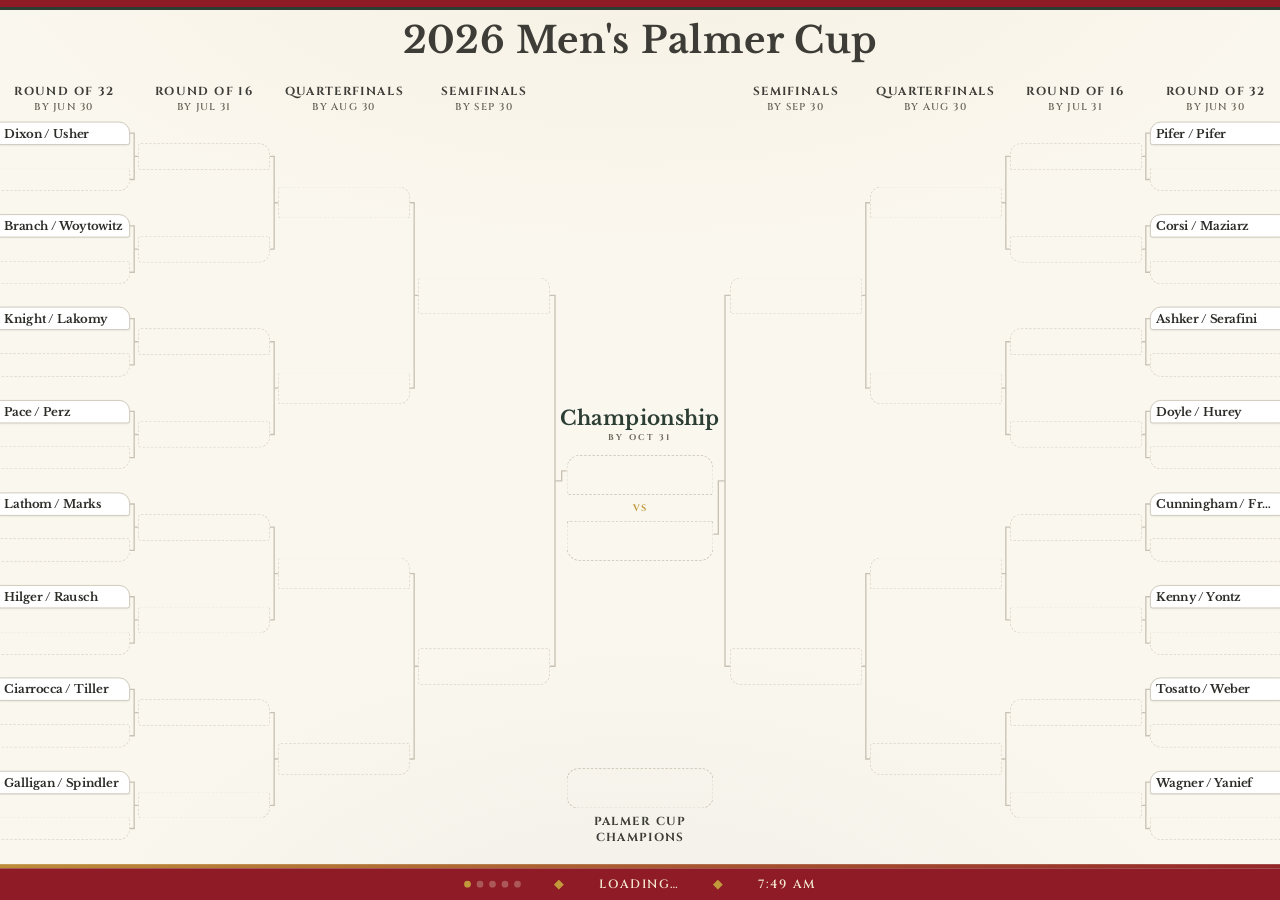
==== index.html @ 64088800 "Corner logos, round/date labels on every page, Baskerville-fit badges - Club crest now sits in both " ====
<!DOCTYPE html>
<html lang="en">
<head>
<meta charset="UTF-8">
<meta name="viewport" content="width=device-width, initial-scale=1.0">
<title>2026 Match Play Brackets</title>
<link rel="icon" href="assets/logo.png">
<link rel="stylesheet" href="css/fonts.css">
<link rel="stylesheet" href="css/styles.css">
</head>
<body>
<div id="fit">
  <div id="viewport">
    <img class="corner-logo cl-left" src="assets/logo.png" alt="">
    <img class="corner-logo cl-right" src="assets/logo.png" alt="">
    <div id="world"></div>
    <div id="timerbar"><div id="timerfill"></div></div>
    <footer id="ftr">
        <span id="dots"></span>
        <span class="dot">&#9670;</span>
        <span id="updated">Loading&hellip;</span>
        <span class="dot">&#9670;</span>
      <span id="clock"></span>
    </footer>
  </div>
</div>
<script src="js/config.js"></script>
<script src="js/data.js"></script>
<script src="js/app.js"></script>
</body>
</html>
---- css/fonts.css ----
/* Self-hosted fonts — no external requests, always render correctly. */
@font-face {
  font-family: 'Inter'; font-style: normal; font-weight: 400; font-display: swap;
  src: url('../assets/fonts/inter-latin-400-normal.woff2') format('woff2');
}
@font-face {
  font-family: 'Inter'; font-style: normal; font-weight: 500; font-display: swap;
  src: url('../assets/fonts/inter-latin-500-normal.woff2') format('woff2');
}
@font-face {
  font-family: 'Inter'; font-style: normal; font-weight: 600; font-display: swap;
  src: url('../assets/fonts/inter-latin-600-normal.woff2') format('woff2');
}
@font-face {
  font-family: 'Inter'; font-style: normal; font-weight: 700; font-display: swap;
  src: url('../assets/fonts/inter-latin-700-normal.woff2') format('woff2');
}
@font-face {
  font-family: 'Inter'; font-style: normal; font-weight: 800; font-display: swap;
  src: url('../assets/fonts/inter-latin-800-normal.woff2') format('woff2');
}
@font-face {
  font-family: 'Playfair Display'; font-style: normal; font-weight: 700; font-display: swap;
  src: url('../assets/fonts/playfair-display-latin-700-normal.woff2') format('woff2');
}
@font-face {
  font-family: 'Playfair Display'; font-style: normal; font-weight: 800; font-display: swap;
  src: url('../assets/fonts/playfair-display-latin-800-normal.woff2') format('woff2');
}
@font-face {
  font-family: 'Crimson Pro'; font-style: normal; font-weight: 500; font-display: swap;
  src: url('../assets/fonts/crimson-pro-latin-500-normal.woff2') format('woff2');
}
@font-face {
  font-family: 'Crimson Pro'; font-style: normal; font-weight: 600; font-display: swap;
  src: url('../assets/fonts/crimson-pro-latin-600-normal.woff2') format('woff2');
}
@font-face {
  font-family: 'Crimson Pro'; font-style: normal; font-weight: 700; font-display: swap;
  src: url('../assets/fonts/crimson-pro-latin-700-normal.woff2') format('woff2');
}
@font-face {
  font-family: 'Crimson Pro'; font-style: normal; font-weight: 800; font-display: swap;
  src: url('../assets/fonts/crimson-pro-latin-800-normal.woff2') format('woff2');
}
@font-face {
  font-family: 'Libre Baskerville'; font-style: normal; font-weight: 400; font-display: swap;
  src: url('../assets/fonts/libre-baskerville-latin-400-normal.woff2') format('woff2');
}
@font-face {
  font-family: 'Libre Baskerville'; font-style: italic; font-weight: 400; font-display: swap;
  src: url('../assets/fonts/libre-baskerville-latin-400-italic.woff2') format('woff2');
}
@font-face {
  font-family: 'Libre Baskerville'; font-style: normal; font-weight: 700; font-display: swap;
  src: url('../assets/fonts/libre-baskerville-latin-700-normal.woff2') format('woff2');
}
@font-face {
  font-family: 'Cinzel'; font-style: normal; font-weight: 400; font-display: swap;
  src: url('../assets/fonts/cinzel-latin-400-normal.woff2') format('woff2');
}
@font-face {
  font-family: 'Cinzel'; font-style: normal; font-weight: 600; font-display: swap;
  src: url('../assets/fonts/cinzel-latin-600-normal.woff2') format('woff2');
}
@font-face {
  font-family: 'Cinzel'; font-style: normal; font-weight: 700; font-display: swap;
  src: url('../assets/fonts/cinzel-latin-700-normal.woff2') format('woff2');
}
---- css/styles.css ----
/* ── 2026 Palmer Cup — TV bracket display ────────────────────────────── */

:root {
  --maroon: #8e1b26;
  --maroon-dark: #6f141d;
  --win-hi: #9a2530;          /* light stop of the winner-box gradient */
  --green: #2c3e33;
  --gold: #c29a3b;
  --cream: #faf7ef;
  --paper: #ffffff;
  --ink: #2b2b28;
  --charcoal: #3d3c37;
  --ink-soft: #6d675c;
  --line: #c9c2b4;
  --line-soft: #ddd6c8;
}

/* ladies' brackets (Women's Individual, WGA Winnie Cup) go purple */
body.ladies {
  --maroon: #5e2b6d;
  --maroon-dark: #46204f;
  --win-hi: #6f3580;
}

* { margin: 0; padding: 0; box-sizing: border-box; }

html, body {
  width: 100%; height: 100%;
  background: var(--green);
  overflow: hidden;
  font-family: 'Libre Baskerville', Baskerville, Georgia, serif;
  cursor: none;
}

/* Fit the fixed 1920×1080 stage into whatever screen we're on */
#fit {
  position: absolute; top: 50%; left: 50%;
  width: 1920px; height: 1080px;
  transform-origin: center center;
}

/* Viewport that the camera (world) moves inside */
#viewport {
  position: absolute; inset: 0;
  overflow: hidden;
  background: var(--cream);
}
/* accent band across the top only (sides and bottom run to the screen edge) */
#viewport::before {
  content: '';
  position: absolute; top: 0; left: 0; right: 0; height: 12px;
  background: linear-gradient(180deg, var(--maroon) 0 9px, var(--green) 9px 12px);
  z-index: 5;
}

.corner-logo {
  position: absolute; top: 17px; height: 60px; width: auto;
  z-index: 4;
  filter: drop-shadow(0 2px 3px rgba(0,0,0,.15));
}
.cl-left { left: 26px; }
.cl-right { right: 26px; }

#world {
  position: absolute; top: 0; left: 0;
  width: 1920px; height: 1080px;
  transform-origin: 0 0;
  transition: opacity 600ms ease;
}
#world.fading { opacity: 0; }

/* subtle paper texture */
#world::before {
  content: '';
  position: absolute; inset: 0;
  background:
    radial-gradient(ellipse 1400px 700px at 50% -10%, rgba(194, 154, 59, .07), transparent 60%),
    radial-gradient(ellipse 1200px 800px at 50% 115%, rgba(44, 62, 51, .05), transparent 60%);
  pointer-events: none;
}

/* ── header (title only — crest lives in the center panel) ──────────── */
.hdr {
  position: absolute; top: 0; left: 0; right: 0; height: 96px;
  display: flex; align-items: center; justify-content: center;
}
.hdr .titles { text-align: center; }
.hdr h1 {
  font-family: 'Libre Baskerville', Baskerville, Georgia, serif;
  font-weight: 700;
  font-size: 44px;
  letter-spacing: .5px;
  color: var(--charcoal);
  line-height: 1.05;
}
.hdr .sub {
  font-family: 'Cinzel', 'Libre Baskerville', serif;
  margin-top: 4px;
  font-size: 15px;
  font-weight: 600;
  letter-spacing: 4.5px;
  text-transform: uppercase;
  color: var(--green);
}
.hdr .sub.flight {
  color: var(--charcoal);
  font-weight: 700;
  font-size: 18px;
  letter-spacing: 5px;
}
.b16 .hdr { height: 130px; }
.b16 .hdr h1 { font-size: 44px; }
.b16 .hdr .sub { font-size: 17px; }
.b16 .hdr .sub.flight { font-size: 23px; }

/* ── bracket ─────────────────────────────────────────────────────────── */
.brk { position: absolute; inset: 0; }

.wires { position: absolute; inset: 0; pointer-events: none; }
.wires path {
  stroke: var(--line);
  stroke-width: 1.6;
  fill: none;
}
.wires path.hot { stroke: var(--maroon); stroke-width: 2; opacity: .55; }

.colhead {
  position: absolute;
  width: 152px;
  text-align: center;
  font-family: 'Cinzel', 'Libre Baskerville', serif;
  font-size: 14px;
  font-weight: 700;
  letter-spacing: 1.6px;
  text-transform: uppercase;
  color: var(--charcoal);
  white-space: nowrap;
}
.colhead small {
  display: block;
  margin-top: 1px;
  font-size: 12px;
  font-weight: 600;
  letter-spacing: 1.2px;
  color: var(--ink-soft);
}

/* team slot boxes */
.slot {
  position: absolute;
  width: 152px;
  background: var(--paper);
  border: 1px solid var(--line);
  border-radius: 3px;
  display: flex; align-items: center;
  padding: 0 6px;
  font-size: 12px;
  font-weight: 600;
  letter-spacing: -0.15px;
  color: var(--ink);
  white-space: nowrap; overflow: hidden;
  box-shadow: 0 1px 2px rgba(43, 43, 40, .07);
}
.slot .nm { flex: 1 1 auto; overflow: hidden; text-overflow: ellipsis; }

/* winning score written on the background under the advanced box */
.advtag {
  position: absolute;
  font-family: 'Cinzel', 'Libre Baskerville', serif;
  font-size: 12.5px; font-weight: 700;
  color: var(--gold);
  letter-spacing: .8px;
  padding: 0 4px;
  line-height: 1;
  text-align: center;
}
.b16 .advtag { font-size: 16px; }
.b8 .advtag { font-size: 18px; }

.slot.empty {
  background: transparent;
  border: 1px dashed var(--line-soft);
  box-shadow: none;
}
.slot.bye {
  background: transparent;
  border: 1px solid var(--line-soft);
  box-shadow: none;
  color: #b3ac9e;
  font-style: italic;
  font-weight: 500;
  justify-content: center;
}
.slot.won {
  background: linear-gradient(180deg, var(--win-hi), var(--maroon) 55%, var(--maroon-dark));
  border-color: var(--maroon-dark);
  color: #fff;
  box-shadow: 0 2px 5px rgba(60, 20, 50, .3);
}
.slot.lost { color: #a49d8f; background: #f6f2e8; }

.slot.await {
  background: var(--paper);
  border: 1px solid var(--line-soft);
  box-shadow: none;
}

/* per-round type scale — Palmer-size (64) bracket */
.slot.r1 { font-size: 13.5px; }
.slot.r2 { font-size: 14px; }
.slot.r3 { font-size: 16.5px; }
.slot.r4 { font-size: 18px; }
.slot.r5 { font-size: 19.5px; border-width: 1.5px; }

/* 16-player brackets: much bigger everything */
.b16 .slot.r1 { font-size: 22px; border-radius: 5px; }
.b16 .slot.r2 { font-size: 24px; border-radius: 5px; }
.b16 .slot.r3 { font-size: 26px; border-width: 1.5px; border-radius: 5px; }
.b16 .slot { padding: 0 14px; }
.b16 .colhead { font-size: 19px; letter-spacing: 2.6px; }
.b16 .colhead small { font-size: 14.5px; }
.b16 .wires path { stroke-width: 2; }
.b16 .center .crest { height: 110px; }
.b16 .center .fin-title { font-size: 30px; }
.b16 .center .fin-date { font-size: 12px; }
.b16 .center .fslot { height: 58px; font-size: 23px; margin: 10px 14px; }
.b16 .center .vs { font-size: 13px; }
.b16 .center .champ .lbl { font-size: 12px; }
.b16 .center .champ .who { font-size: 29px; }
.b16 .center .champ .who.tbd { font-size: 20px; }

/* 8-team brackets (Winnie Cup): the biggest layout */
.b8 .slot.r1 { font-size: 26px; }
.b8 .slot.r2 { font-size: 28px; }
.b8 .colhead { font-size: 20.5px; }
.b8 .colhead small { font-size: 15.5px; }

/* ── center championship panel ───────────────────────────────────────── */
.center {
  position: absolute;
  width: 240px;
  text-align: center;
}
.center .fin-title {
  font-family: 'Libre Baskerville', Baskerville, Georgia, serif;
  font-size: 24px; font-weight: 700;
  color: var(--green);
  margin: 10px 0 2px;
}
.center .fin-date {
  font-family: 'Cinzel', 'Libre Baskerville', serif;
  font-size: 10px; font-weight: 700;
  letter-spacing: 2.5px; text-transform: uppercase;
  color: var(--ink-soft);
  margin-bottom: 14px;
}
.center .fslot {
  position: relative;
  margin: 8px 10px;
  height: 48px;
  background: var(--paper);
  border: 1.5px solid var(--line);
  border-radius: 4px;
  display: flex; flex-direction: column; align-items: center; justify-content: center;
  gap: 1px;
  font-size: 19px; font-weight: 700; color: var(--ink);
  box-shadow: 0 1px 3px rgba(43,43,40,.08);
}
.center .fwrap { margin: 8px 10px; }
.center .fwrap .fslot { margin: 0; }
.center .fadv {
  margin-top: 3px;
  font-family: 'Cinzel', 'Libre Baskerville', serif;
  font-size: 12px; font-weight: 700; color: var(--gold);
  letter-spacing: .8px; line-height: 1;
}
.b16 .center .fadv { font-size: 14px; }
.center .fslot.empty { border-style: dashed; background: transparent; box-shadow: none; }
.center .fslot.won {
  background: linear-gradient(180deg, var(--win-hi), var(--maroon) 55%, var(--maroon-dark));
  border-color: var(--maroon-dark); color: #fff;
}
.center .fslot.lost { color: #a49d8f; }
.center .vs {
  font-family: 'Cinzel', 'Libre Baskerville', serif;
  font-size: 11px; font-weight: 700; letter-spacing: 2px;
  color: var(--gold); margin: 2px 0;
}
/* champion box at the bottom of the bracket */
.champwrap { position: absolute; text-align: center; }
.champwrap .champbox {
  height: 48px;
  background: var(--paper);
  border: 1.5px solid var(--line);
  border-radius: 4px;
  display: flex; align-items: center; justify-content: center;
  font-size: 20px; font-weight: 700; color: var(--ink);
  box-shadow: 0 1px 3px rgba(43,43,40,.08);
}
.champwrap .champbox.empty { border-style: dashed; background: transparent; box-shadow: none; }
.champwrap .champbox.won {
  background: linear-gradient(180deg, var(--win-hi), var(--maroon) 55%, var(--maroon-dark));
  border-color: var(--maroon-dark); color: #fff;
}
.champwrap .fadv {
  margin-top: 3px;
  font-size: 12px; font-weight: 800; color: var(--gold);
  letter-spacing: .8px; line-height: 1;
}
.champwrap .champlbl {
  margin-top: 6px;
  font-family: 'Cinzel', 'Libre Baskerville', serif;
  font-size: 14px; font-weight: 700;
  letter-spacing: 1.6px; text-transform: uppercase;
  color: var(--charcoal);
}
.b16 .champwrap .champbox { height: 58px; font-size: 24px; }
.b16 .champwrap .champlbl { font-size: 19px; letter-spacing: 2.6px; }
.b16 .champwrap .fadv { font-size: 14px; }
.b8 .champwrap .champbox { height: 64px; font-size: 27px; }
.b8 .champwrap .champlbl { font-size: 18px; }

/* ── footer strip ────────────────────────────────────────────────────── */
#ftr {
  font-family: 'Cinzel', 'Libre Baskerville', serif;
  position: absolute; left: 0; right: 0; bottom: 0; height: 38px;
  background: var(--maroon);
  color: #f3e6cf;
  display: flex; align-items: center; justify-content: center;
  gap: 40px;
  font-size: 14.5px; font-weight: 600; letter-spacing: 1.8px;
  text-transform: uppercase;
}
#ftr .dot { color: var(--gold); }
#ftr #clock { font-variant-numeric: tabular-nums; }
#ftr #dots { display: flex; align-items: center; gap: 7px; }
#ftr #dots .dot2 {
  width: 8px; height: 8px; border-radius: 50%;
  background: rgba(243, 230, 207, .3);
}
#ftr #dots .dot2.on { background: var(--gold); }

/* ── next-slide timer bar (sits on top of the footer) ────────────────── */
#timerbar {
  position: absolute; left: 0; right: 0; bottom: 38px; height: 5px;
  background: rgba(43, 43, 40, .1);
}
#timerfill {
  height: 100%; width: 0;
  background: linear-gradient(90deg, var(--gold), var(--maroon));
}

/* ── match capsules: pair corners round toward the connector ─────────── */
.slot.s-left.mt  { border-radius: 3px 13px 3px 3px; }
.slot.s-left.mb  { border-radius: 3px 3px 13px 3px; }
.slot.s-right.mt { border-radius: 13px 3px 3px 3px; }
.slot.s-right.mb { border-radius: 3px 3px 3px 13px; }
.b16 .slot.s-left.mt  { border-radius: 5px 26px 5px 5px; }
.b16 .slot.s-left.mb  { border-radius: 5px 5px 26px 5px; }
.b16 .slot.s-right.mt { border-radius: 26px 5px 5px 5px; }
.b16 .slot.s-right.mb { border-radius: 5px 5px 5px 26px; }
.b8 .slot.s-left.mt  { border-radius: 5px 30px 5px 5px; }
.b8 .slot.s-left.mb  { border-radius: 5px 5px 30px 5px; }
.b8 .slot.s-right.mt { border-radius: 30px 5px 5px 5px; }
.b8 .slot.s-right.mb { border-radius: 5px 5px 5px 30px; }

/* the final + champion follow the same idea, top/bottom */
.center .fslot.ftop { border-radius: 16px 16px 4px 4px; }
.center .fslot.fbot { border-radius: 4px 4px 16px 16px; }
.champwrap .champbox { border-radius: 14px; }


/* ── bracket views & composite grid slides ───────────────────────────── */
.brview {
  position: absolute; top: 0; left: 0;
  width: 1920px; height: 1080px;
}
.cellwrap {
  position: absolute;
  overflow: hidden;
}
.cellwrap .brview { position: relative; }

/* compact header used inside grid cells (title size set inline by JS) */
.mini .hdr { height: 140px; }
.tall.mini .hdr { height: 170px; }

/* slide title band for composite screens */
.slide-hdr {
  position: absolute; top: 0; left: 0; right: 0; height: 96px;
  display: flex; align-items: center; justify-content: center;
}
.slide-hdr h1 {
  font-family: 'Libre Baskerville', Baskerville, Georgia, serif;
  font-weight: 700; font-size: 44px;
  color: var(--charcoal);
}

/* tall (half-width cell) type scale */
.tall .slot.r1 { font-size: 31px; }
.tall .slot.r2 { font-size: 33px; }
.tall .slot.r3 { font-size: 35px; }
.tall.b8 .slot.r1 { font-size: 35px; }
.tall.b8 .slot.r2 { font-size: 37px; }
.tall .colhead { font-size: 25px; }
.tall .colhead small { font-size: 18px; }
.tall .advtag { font-size: 23px; }
.tall .center .crest { height: 150px; }
.tall .center .fin-title { font-size: 40px; }
.tall .center .fin-date { font-size: 16px; }
.tall .center .fslot { height: 80px; font-size: 32px; }
.tall .center .fadv { font-size: 19px; }
.tall .center .vs { font-size: 17px; }
.tall .champwrap .champbox { height: 84px; font-size: 34px; }
.tall .champwrap .champlbl { font-size: 24px; }
.tall .champwrap .fadv { font-size: 19px; }
.tall .slot.s-left.mt  { border-radius: 5px 34px 5px 5px; }
.tall .slot.s-left.mb  { border-radius: 5px 5px 34px 5px; }
.tall .slot.s-right.mt { border-radius: 34px 5px 5px 5px; }
.tall .slot.s-right.mb { border-radius: 5px 5px 5px 34px; }

/* whole-bracket green accent (alternating cells on composite pages) */
.brview.acc-green {
  --maroon: #2c3e33;
  --maroon-dark: #1f2d25;
  --win-hi: #40584a;
}


/* ── mid-tier type scale for medium-height grid cells ────────────────── */
.md .slot.r1 { font-size: 27px; }
.md .slot.r2 { font-size: 29px; }
.md .slot.r3 { font-size: 31px; }
.md.b8 .slot.r1 { font-size: 31px; }
.md.b8 .slot.r2 { font-size: 33px; }
.md .colhead { font-size: 22px; }
.md .colhead small { font-size: 16px; }
.md .advtag { font-size: 19px; }
.md .center .crest { height: 130px; }
.md .center .fin-title { font-size: 34px; }
.md .center .fin-date { font-size: 14px; }
.md .center .fslot { height: 70px; font-size: 27px; }
.md .center .fadv { font-size: 16px; }
.md .center .vs { font-size: 15px; }
.md .champwrap .champbox { height: 74px; font-size: 29px; }
.md .champwrap .champlbl { font-size: 20px; }
.md .champwrap .fadv { font-size: 16px; }
.md .slot.s-left.mt  { border-radius: 5px 30px 5px 5px; }
.md .slot.s-left.mb  { border-radius: 5px 5px 30px 5px; }
.md .slot.s-right.mt { border-radius: 30px 5px 5px 5px; }
.md .slot.s-right.mb { border-radius: 5px 5px 5px 30px; }

/* mini titles: accent-colored to stand apart from the charcoal page title */
.mini .hdr h1 { color: var(--maroon); }

/* ── Palmer Cup winner quadrants ─────────────────────────────────────── */
.slot.won.wq-green {
  background: linear-gradient(180deg, #40584a, #2c3e33 55%, #202e26);
  border-color: #202e26;
}
.slot.won.wq-char {
  background: linear-gradient(180deg, #4c4b43, #3d3c37 55%, #2c2b27);
  border-color: #2c2b27;
}
.slot.won.wq-gold {
  background: linear-gradient(180deg, #c9a145, #ab8730 55%, #8c6f23);
  border-color: #8c6f23;
}

/* ── stacked band mode: four brackets as one big sheet ───────────────── */
.band .slot.r1 { font-size: 13.5px; }
.band .slot.r2 { font-size: 14px; }
.band .slot.r3 { font-size: 16.5px; }
.band .colhead { font-size: 12px; letter-spacing: 1.3px; }
.band .colhead small { font-size: 10.5px; }
.band .advtag { font-size: 12.5px; }
.band .slot.s-left.mt  { border-radius: 3px 12px 3px 3px; }
.band .slot.s-left.mb  { border-radius: 3px 3px 12px 3px; }
.band .slot.s-right.mt { border-radius: 12px 3px 3px 3px; }
.band .slot.s-right.mb { border-radius: 3px 3px 3px 12px; }
.band .band-title {
  font-family: 'Libre Baskerville', Baskerville, Georgia, serif;
  font-size: 26px; font-weight: 700;
  color: var(--maroon);
  margin: 2px 0 8px;
  white-space: nowrap;
}
.band .center .fwrap { margin: 4px 40px; }
.band .center .fslot { height: 30px; font-size: 16.5px; border-radius: 4px; }
.band .center .fslot.ftop { border-radius: 11px 11px 4px 4px; }
.band .center .fslot.fbot { border-radius: 4px 4px 11px 11px; }
.band .center .fadv { font-size: 12px; margin-top: 2px; }
.band .center .vs { font-size: 10px; margin: 0; }
.band .champwrap .champbox { height: 30px; font-size: 16.5px; border-radius: 10px; }
.band .champwrap .champlbl { font-size: 12.5px; letter-spacing: 1.4px; margin-top: 3px; }
.band .champwrap .fadv { font-size: 12px; margin-top: 2px; }
.band .wires path { stroke-width: 1.5; }

.band-titlewrap { position: absolute; text-align: center; }
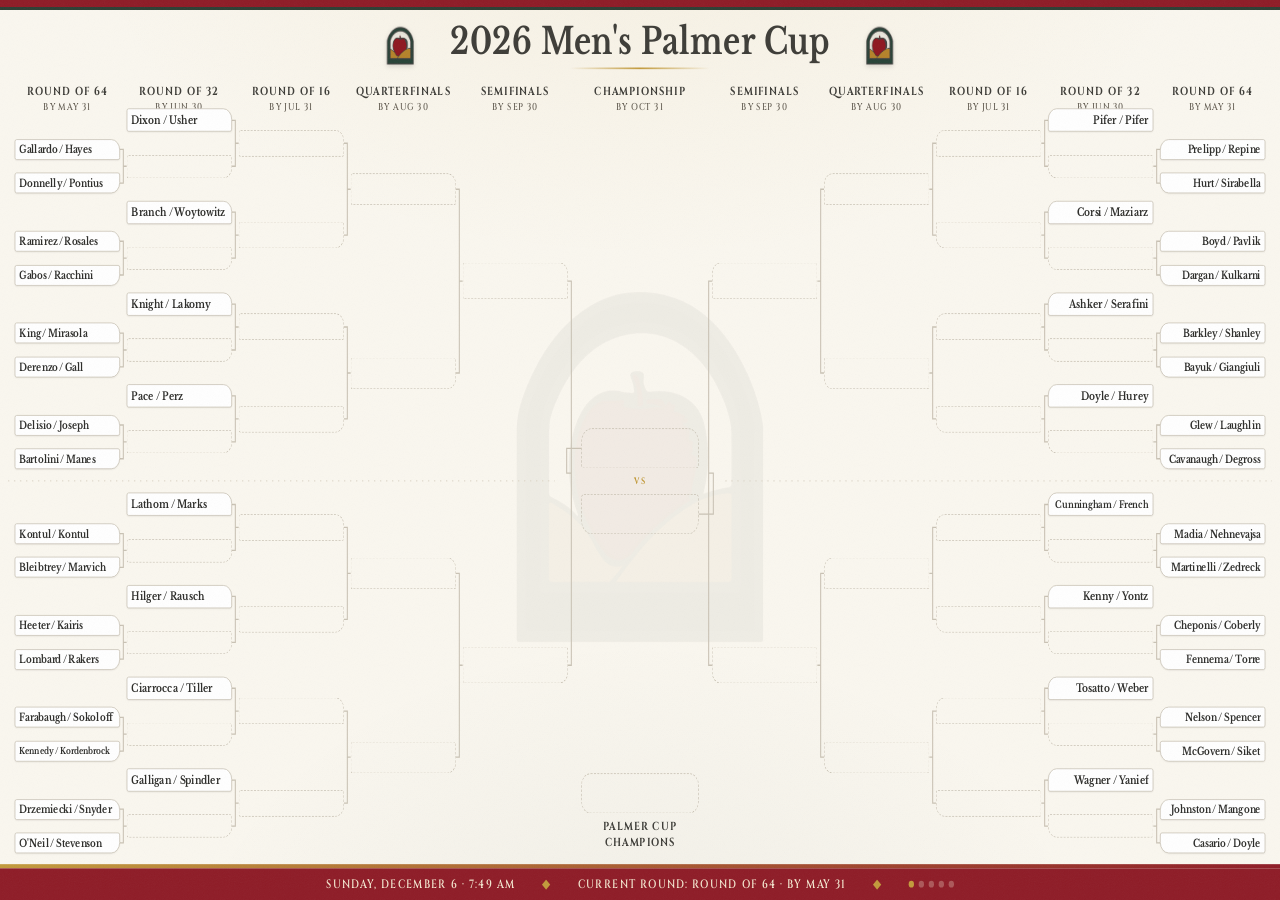
==== commit c7f46ddf: "Header breathing room, richer footer, stretch-to-fill any screen - Space added between the top accen" ====
--- a/index.html
+++ b/index.html
@@ -16,11 +16,11 @@
     <div id="world"></div>
     <div id="timerbar"><div id="timerfill"></div></div>
     <footer id="ftr">
+        <span id="fdate"></span>
+        <span class="dot">&#9670;</span>
+        <span id="fround"></span>
+        <span class="dot">&#9670;</span>
         <span id="dots"></span>
-        <span class="dot">&#9670;</span>
-        <span id="updated">Loading&hellip;</span>
-        <span class="dot">&#9670;</span>
-      <span id="clock"></span>
     </footer>
   </div>
 </div>
--- a/css/styles.css
+++ b/css/styles.css
@@ -54,7 +54,7 @@
 }
 
 .corner-logo {
-  position: absolute; top: 17px; height: 60px; width: auto;
+  position: absolute; top: 9px; height: 46px; width: auto;
   z-index: 4;
   filter: drop-shadow(0 2px 3px rgba(0,0,0,.15));
 }
@@ -82,6 +82,7 @@
 /* ── header (title only — crest lives in the center panel) ──────────── */
 .hdr {
   position: absolute; top: 0; left: 0; right: 0; height: 96px;
+  padding-top: 14px;
   display: flex; align-items: center; justify-content: center;
 }
 .hdr .titles { text-align: center; }
@@ -123,6 +124,10 @@
   fill: none;
 }
 .wires path.hot { stroke: var(--maroon); stroke-width: 2; opacity: .55; }
+.wires path.qdivider {
+  stroke: var(--line-soft); stroke-width: 1.5;
+  stroke-dasharray: 2 7; opacity: .9;
+}
 
 .colhead {
   position: absolute;
@@ -176,10 +181,12 @@
 }
 .b16 .advtag { font-size: 16px; }
 .b8 .advtag { font-size: 18px; }
+/* score sits on the midline between the two players of the match */
+.advtag.mid { transform: translateY(-50%); line-height: 1; }
 
 .slot.empty {
   background: transparent;
-  border: 1px dashed var(--line-soft);
+  border: 1.5px dashed var(--line);
   box-shadow: none;
 }
 .slot.bye {
@@ -206,8 +213,8 @@
 }
 
 /* per-round type scale — Palmer-size (64) bracket */
-.slot.r1 { font-size: 13.5px; }
-.slot.r2 { font-size: 14px; }
+.slot.r1 { font-size: 13px; }
+.slot.r2 { font-size: 13.5px; }
 .slot.r3 { font-size: 16.5px; }
 .slot.r4 { font-size: 18px; }
 .slot.r5 { font-size: 19.5px; border-width: 1.5px; }
@@ -300,7 +307,9 @@
 .champwrap .champbox.empty { border-style: dashed; background: transparent; box-shadow: none; }
 .champwrap .champbox.won {
   background: linear-gradient(180deg, var(--win-hi), var(--maroon) 55%, var(--maroon-dark));
-  border-color: var(--maroon-dark); color: #fff;
+  border: 1.5px solid var(--gold); color: #fff;
+  box-shadow: 0 0 0 3px var(--paper), 0 0 0 4.5px var(--gold),
+              0 2px 8px rgba(43,43,40,.18);
 }
 .champwrap .fadv {
   margin-top: 3px;
@@ -332,7 +341,7 @@
   text-transform: uppercase;
 }
 #ftr .dot { color: var(--gold); }
-#ftr #clock { font-variant-numeric: tabular-nums; }
+#ftr #fdate { font-variant-numeric: tabular-nums; }
 #ftr #dots { display: flex; align-items: center; gap: 7px; }
 #ftr #dots .dot2 {
   width: 8px; height: 8px; border-radius: 50%;
@@ -387,7 +396,8 @@
 
 /* slide title band for composite screens */
 .slide-hdr {
-  position: absolute; top: 0; left: 0; right: 0; height: 96px;
+  position: absolute; top: 0; left: 0; right: 0; height: 74px;
+  padding-top: 14px;
   display: flex; align-items: center; justify-content: center;
 }
 .slide-hdr h1 {
@@ -468,8 +478,8 @@
 }
 
 /* ── stacked band mode: four brackets as one big sheet ───────────────── */
-.band .slot.r1 { font-size: 13.5px; }
-.band .slot.r2 { font-size: 14px; }
+.band .slot.r1 { font-size: 13px; }
+.band .slot.r2 { font-size: 13.5px; }
 .band .slot.r3 { font-size: 16.5px; }
 .band .colhead { font-size: 12px; letter-spacing: 1.3px; }
 .band .colhead small { font-size: 10.5px; }
@@ -497,3 +507,34 @@
 .band .wires path { stroke-width: 1.5; }
 
 .band-titlewrap { position: absolute; text-align: center; }
+
+/* right half: names right-aligned in their badges */
+.slot.s-right .nm { text-align: right; }
+
+/* gold hairline under page and bracket titles */
+.slide-hdr h1::after,
+.brview:not(.mini):not(.band) .hdr h1::after {
+  content: '';
+  display: block;
+  width: 210px; height: 2px;
+  margin: 8px auto 0;
+  background: linear-gradient(90deg, transparent, var(--gold), transparent);
+}
+
+/* faint club crest watermark behind the championship area */
+.crest-wm {
+  position: absolute;
+  opacity: 0.05;
+  filter: grayscale(40%);
+  pointer-events: none;
+}
+
+/* subtle parchment grain over the whole stage */
+#viewport::after {
+  content: '';
+  position: absolute; inset: 0;
+  z-index: 6;
+  pointer-events: none;
+  opacity: 0.05;
+  background-image: url("data:image/svg+xml,%3Csvg xmlns='http://www.w3.org/2000/svg' width='240' height='240'%3E%3Cfilter id='n'%3E%3CfeTurbulence type='fractalNoise' baseFrequency='0.8' numOctaves='2' stitchTiles='stitch'/%3E%3CfeColorMatrix type='saturate' values='0'/%3E%3C/filter%3E%3Crect width='240' height='240' filter='url(%23n)'/%3E%3C/svg%3E");
+}
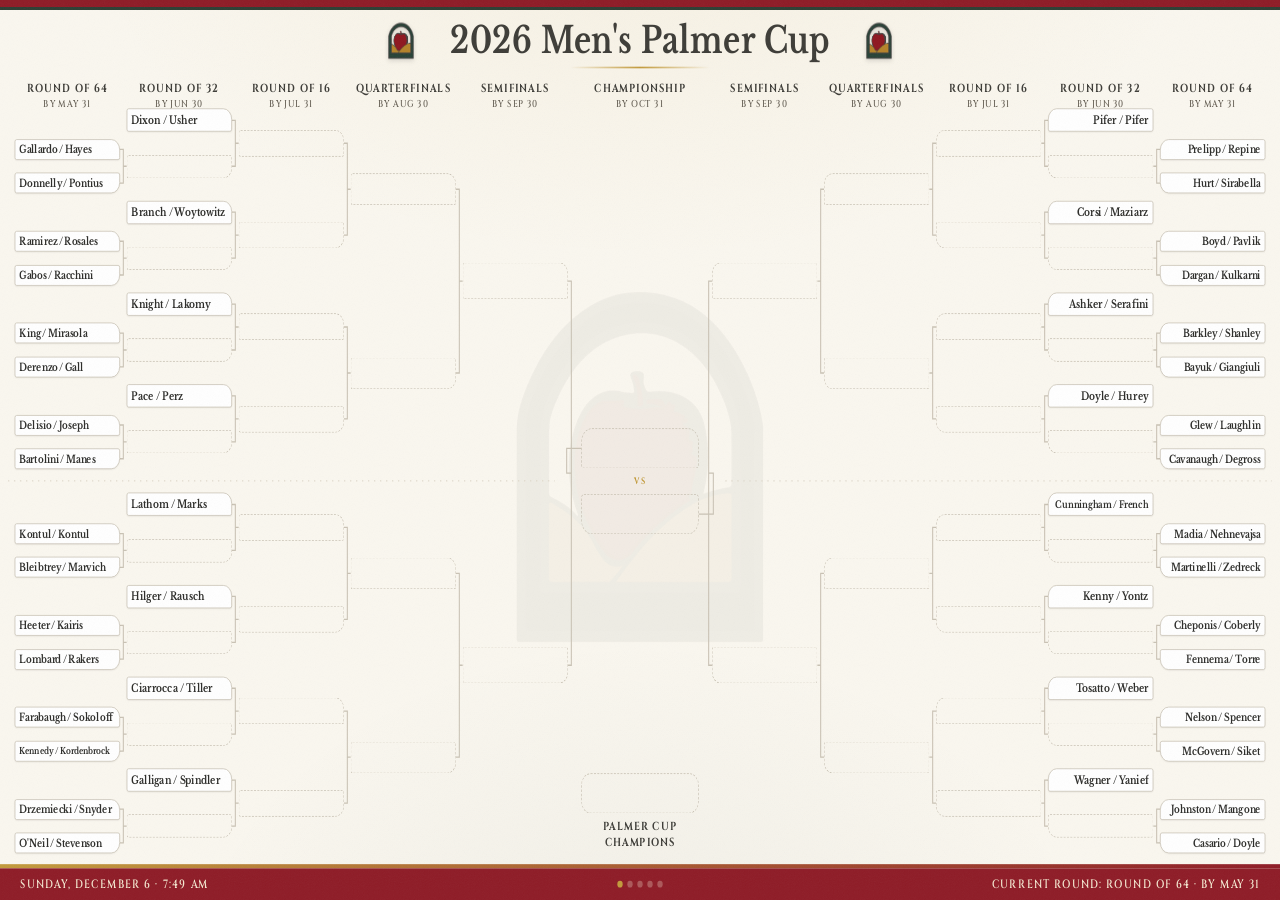
==== commit accf66b3: "Full-page fade between slides, gold Winnie Cup, fixed bars, footer layout - Slide transitions now fa" ====
--- a/index.html
+++ b/index.html
@@ -17,10 +17,8 @@
     <div id="timerbar"><div id="timerfill"></div></div>
     <footer id="ftr">
         <span id="fdate"></span>
-        <span class="dot">&#9670;</span>
+        <span id="dots"></span>
         <span id="fround"></span>
-        <span class="dot">&#9670;</span>
-        <span id="dots"></span>
     </footer>
   </div>
 </div>
--- a/css/styles.css
+++ b/css/styles.css
@@ -15,8 +15,9 @@
   --line-soft: #ddd6c8;
 }
 
-/* ladies' brackets (Women's Individual, WGA Winnie Cup) go purple */
-body.ladies {
+/* ladies' brackets (Women's Individual, WGA Winnie Cup) go purple.
+ * Applied to #world (or body on admin) so the top/bottom bars stay maroon. */
+.ladies {
   --maroon: #5e2b6d;
   --maroon-dark: #46204f;
   --win-hi: #6f3580;
@@ -54,9 +55,10 @@
 }
 
 .corner-logo {
-  position: absolute; top: 9px; height: 46px; width: auto;
+  position: absolute; top: 27px; height: 44px; width: auto;
   z-index: 4;
   filter: drop-shadow(0 2px 3px rgba(0,0,0,.15));
+  transition: opacity 600ms ease;
 }
 .cl-left { left: 26px; }
 .cl-right { right: 26px; }
@@ -68,6 +70,11 @@
   transition: opacity 600ms ease;
 }
 #world.fading { opacity: 0; }
+
+/* between slides, everything on the page fades out and back in */
+#viewport.fading #world,
+#viewport.fading .corner-logo,
+#viewport.fading #ftr > * { opacity: 0; }
 
 /* subtle paper texture */
 #world::before {
@@ -80,11 +87,14 @@
 }
 
 /* ── header (title only — crest lives in the center panel) ──────────── */
+/* identical title block on every page: text starts 16px under the band */
 .hdr {
-  position: absolute; top: 0; left: 0; right: 0; height: 96px;
-  padding-top: 14px;
-  display: flex; align-items: center; justify-content: center;
-}
+  position: absolute; top: 0; left: 0; right: 0;
+  padding-top: 26px;
+  text-align: center;
+}
+/* shrink-wrap the title so the crest positioning can measure its width */
+.hdr .titles, .slide-hdr h1 { display: inline-block; }
 .hdr .titles { text-align: center; }
 .hdr h1 {
   font-family: 'Libre Baskerville', Baskerville, Georgia, serif;
@@ -109,7 +119,6 @@
   font-size: 18px;
   letter-spacing: 5px;
 }
-.b16 .hdr { height: 130px; }
 .b16 .hdr h1 { font-size: 44px; }
 .b16 .hdr .sub { font-size: 17px; }
 .b16 .hdr .sub.flight { font-size: 23px; }
@@ -335,13 +344,14 @@
   position: absolute; left: 0; right: 0; bottom: 0; height: 38px;
   background: var(--maroon);
   color: #f3e6cf;
-  display: flex; align-items: center; justify-content: center;
-  gap: 40px;
+  display: flex; align-items: center;
+  padding: 0 30px;
   font-size: 14.5px; font-weight: 600; letter-spacing: 1.8px;
   text-transform: uppercase;
 }
-#ftr .dot { color: var(--gold); }
-#ftr #fdate { font-variant-numeric: tabular-nums; }
+#ftr > * { transition: opacity 600ms ease; }
+#ftr #fdate { flex: 1; text-align: left; font-variant-numeric: tabular-nums; }
+#ftr #fround { flex: 1; text-align: right; }
 #ftr #dots { display: flex; align-items: center; gap: 7px; }
 #ftr #dots .dot2 {
   width: 8px; height: 8px; border-radius: 50%;
@@ -396,9 +406,9 @@
 
 /* slide title band for composite screens */
 .slide-hdr {
-  position: absolute; top: 0; left: 0; right: 0; height: 74px;
-  padding-top: 14px;
-  display: flex; align-items: center; justify-content: center;
+  position: absolute; top: 0; left: 0; right: 0;
+  padding-top: 26px;
+  text-align: center;
 }
 .slide-hdr h1 {
   font-family: 'Libre Baskerville', Baskerville, Georgia, serif;
@@ -435,6 +445,12 @@
   --maroon-dark: #1f2d25;
   --win-hi: #40584a;
 }
+/* whole-bracket gold accent (Winnie Cup) */
+.brview.acc-gold {
+  --maroon: #a8842e;
+  --maroon-dark: #8a6a1f;
+  --win-hi: #c29a3b;
+}
 
 
 /* ── mid-tier type scale for medium-height grid cells ────────────────── */
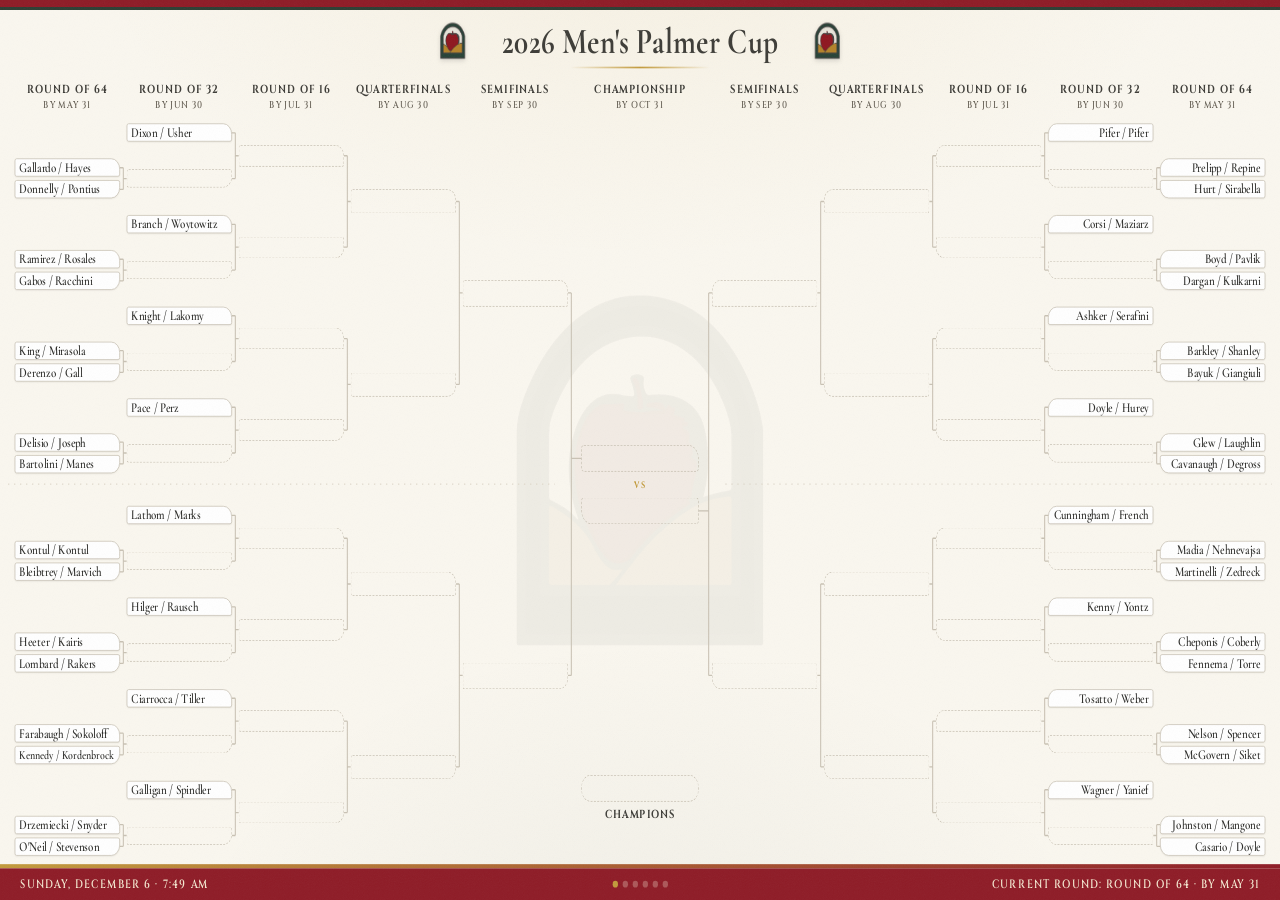
==== commit d433ee2a: "Message ticker on the display; admin page rebuilt around the board Display: when messages exist in t" ====
--- a/index.html
+++ b/index.html
@@ -11,9 +11,12 @@
 <body>
 <div id="fit">
   <div id="viewport">
-    <img class="corner-logo cl-left" src="assets/logo.png" alt="">
-    <img class="corner-logo cl-right" src="assets/logo.png" alt="">
-    <div id="world"></div>
+    <div id="ticker"><div class="tk-track" id="tktrack"></div></div>
+    <div id="tvstage">
+      <img class="corner-logo cl-left" src="assets/logo.png" alt="">
+      <img class="corner-logo cl-right" src="assets/logo.png" alt="">
+      <div id="world"></div>
+    </div>
     <div id="timerbar"><div id="timerfill"></div></div>
     <footer id="ftr">
         <span id="fdate"></span>
--- a/css/fonts.css
+++ b/css/fonts.css
@@ -67,3 +67,15 @@
   font-family: 'Cinzel'; font-style: normal; font-weight: 700; font-display: swap;
   src: url('../assets/fonts/cinzel-latin-700-normal.woff2') format('woff2');
 }
+@font-face {
+  font-family: 'Cormorant Garamond'; font-style: normal; font-weight: 500; font-display: swap;
+  src: url('../assets/fonts/cormorant-garamond-latin-500-normal.woff2') format('woff2');
+}
+@font-face {
+  font-family: 'Cormorant Garamond'; font-style: normal; font-weight: 600; font-display: swap;
+  src: url('../assets/fonts/cormorant-garamond-latin-600-normal.woff2') format('woff2');
+}
+@font-face {
+  font-family: 'Cormorant Garamond'; font-style: normal; font-weight: 700; font-display: swap;
+  src: url('../assets/fonts/cormorant-garamond-latin-700-normal.woff2') format('woff2');
+}
--- a/css/styles.css
+++ b/css/styles.css
@@ -18,9 +18,9 @@
 /* ladies' brackets (Women's Individual, WGA Winnie Cup) go purple.
  * Applied to #world (or body on admin) so the top/bottom bars stay maroon. */
 .ladies {
-  --maroon: #5e2b6d;
-  --maroon-dark: #46204f;
-  --win-hi: #6f3580;
+  --maroon: #532461;
+  --maroon-dark: #3c1a47;
+  --win-hi: #663075;
 }
 
 * { margin: 0; padding: 0; box-sizing: border-box; }
@@ -58,18 +58,59 @@
   position: absolute; top: 27px; height: 44px; width: auto;
   z-index: 4;
   filter: drop-shadow(0 2px 3px rgba(0,0,0,.15));
-  transition: opacity 600ms ease;
+  transition: opacity 400ms ease;
 }
 .cl-left { left: 26px; }
 .cl-right { right: 26px; }
+
+/* stage groups the world + crests so the ticker can push them down as one */
+#tvstage { position: absolute; inset: 0; transform-origin: top left; }
 
 #world {
   position: absolute; top: 0; left: 0;
   width: 1920px; height: 1080px;
   transform-origin: 0 0;
-  transition: opacity 600ms ease;
+  transition: opacity 400ms ease;
 }
 #world.fading { opacity: 0; }
+
+/* ── message ticker across the top (shown only when messages exist) ──── */
+#ticker {
+  position: absolute; top: 0; left: 0; right: 0; height: 54px;
+  display: none;
+  align-items: center;
+  overflow: hidden;
+  background: linear-gradient(180deg, var(--win-hi), var(--maroon) 55%, var(--maroon-dark));
+  z-index: 7;
+}
+#viewport.has-ticker #ticker { display: flex; }
+/* the accent band separates the ticker from the (scaled-down) board */
+#viewport.has-ticker::before { top: 54px; }
+#viewport.has-ticker #tvstage {
+  transform: translate(51px, 54px) scale(0.9472);
+}
+.tk-track {
+  display: inline-flex;
+  align-items: baseline;
+  white-space: nowrap;
+  will-change: transform;
+  animation: tkscroll var(--tk-dur, 40s) linear infinite;
+}
+@keyframes tkscroll {
+  from { transform: translateX(0); }
+  to { transform: translateX(-50%); }
+}
+.tk-msg {
+  font-family: 'Cormorant Garamond', 'Libre Baskerville', Georgia, serif;
+  font-size: 31px; font-weight: 600;
+  color: var(--cream);
+  letter-spacing: .4px;
+}
+.tk-sep {
+  color: var(--gold);
+  font-size: 20px;
+  margin: 0 34px;
+}
 
 /* between slides, everything on the page fades out and back in */
 #viewport.fading #world,
@@ -97,7 +138,7 @@
 .hdr .titles, .slide-hdr h1 { display: inline-block; }
 .hdr .titles { text-align: center; }
 .hdr h1 {
-  font-family: 'Libre Baskerville', Baskerville, Georgia, serif;
+  font-family: 'Cormorant Garamond', 'Libre Baskerville', Georgia, serif;
   font-weight: 700;
   font-size: 44px;
   letter-spacing: .5px;
@@ -168,6 +209,7 @@
   border-radius: 3px;
   display: flex; align-items: center;
   padding: 0 6px;
+  font-family: 'Cormorant Garamond', 'Libre Baskerville', Georgia, serif;
   font-size: 12px;
   font-weight: 600;
   letter-spacing: -0.15px;
@@ -181,17 +223,32 @@
 .advtag {
   position: absolute;
   font-family: 'Cinzel', 'Libre Baskerville', serif;
-  font-size: 12.5px; font-weight: 700;
-  color: var(--gold);
+  font-size: 10.5px; font-weight: 700;
+  color: var(--charcoal);
   letter-spacing: .8px;
   padding: 0 4px;
   line-height: 1;
   text-align: center;
 }
-.b16 .advtag { font-size: 16px; }
-.b8 .advtag { font-size: 18px; }
-/* score sits on the midline between the two players of the match */
-.advtag.mid { transform: translateY(-50%); line-height: 1; }
+.b16 .advtag { font-size: 13px; }
+.b8 .advtag { font-size: 14.5px; }
+/* score placements: between players (mid), below the match (below),
+   or on the connector channel beside the matchup (chn) */
+.advtag.mid { transform: translateY(-50%); line-height: 1; white-space: nowrap; }
+.advtag.mid.ma-r { text-align: right; padding-right: 12px; }
+.advtag.mid.ma-l { text-align: left; padding-left: 12px; }
+.advtag.below { text-align: center; white-space: nowrap; }
+.advtag.chn {
+  transform: translate(-50%, -50%);
+  background: var(--cream);
+  padding: 2px 4px;
+  border-radius: 4px;
+  line-height: 1;
+  white-space: nowrap;
+  overflow: hidden;
+}
+.b64 .advtag { font-size: 10px; letter-spacing: .4px; }
+.band .advtag { font-size: 10px; letter-spacing: .4px; }
 
 .slot.empty {
   background: transparent;
@@ -221,17 +278,14 @@
   box-shadow: none;
 }
 
-/* per-round type scale — Palmer-size (64) bracket */
-.slot.r1 { font-size: 13px; }
-.slot.r2 { font-size: 13.5px; }
-.slot.r3 { font-size: 16.5px; }
-.slot.r4 { font-size: 18px; }
-.slot.r5 { font-size: 19.5px; border-width: 1.5px; }
+/* first rounds share one size; the last three rounds step up */
+.slot.r1, .slot.r2 { font-size: 16.5px; }
+.slot.r3 { font-size: 19px; }
+.slot.r4 { font-size: 21px; }
+.slot.r5 { font-size: 23px; }
 
 /* 16-player brackets: much bigger everything */
-.b16 .slot.r1 { font-size: 22px; border-radius: 5px; }
-.b16 .slot.r2 { font-size: 24px; border-radius: 5px; }
-.b16 .slot.r3 { font-size: 26px; border-width: 1.5px; border-radius: 5px; }
+.b16 .slot.r1, .b16 .slot.r2, .b16 .slot.r3 { font-size: 25px; border-radius: 5px; }
 .b16 .slot { padding: 0 14px; }
 .b16 .colhead { font-size: 19px; letter-spacing: 2.6px; }
 .b16 .colhead small { font-size: 14.5px; }
@@ -239,15 +293,14 @@
 .b16 .center .crest { height: 110px; }
 .b16 .center .fin-title { font-size: 30px; }
 .b16 .center .fin-date { font-size: 12px; }
-.b16 .center .fslot { height: 58px; font-size: 23px; margin: 10px 14px; }
+.b16 .center .fslot { height: 58px; font-size: 25px; margin: 10px 14px; }
 .b16 .center .vs { font-size: 13px; }
 .b16 .center .champ .lbl { font-size: 12px; }
 .b16 .center .champ .who { font-size: 29px; }
 .b16 .center .champ .who.tbd { font-size: 20px; }
 
 /* 8-team brackets (Winnie Cup): the biggest layout */
-.b8 .slot.r1 { font-size: 26px; }
-.b8 .slot.r2 { font-size: 28px; }
+.b8 .slot.r1, .b8 .slot.r2 { font-size: 30px; }
 .b8 .colhead { font-size: 20.5px; }
 .b8 .colhead small { font-size: 15.5px; }
 
@@ -273,13 +326,13 @@
 .center .fslot {
   position: relative;
   margin: 8px 10px;
-  height: 48px;
+  height: 32px;
   background: var(--paper);
   border: 1.5px solid var(--line);
   border-radius: 4px;
   display: flex; flex-direction: column; align-items: center; justify-content: center;
   gap: 1px;
-  font-size: 19px; font-weight: 700; color: var(--ink);
+  font-size: 23px; font-weight: 700; color: var(--ink);
   box-shadow: 0 1px 3px rgba(43,43,40,.08);
 }
 .center .fwrap { margin: 8px 10px; }
@@ -305,12 +358,12 @@
 /* champion box at the bottom of the bracket */
 .champwrap { position: absolute; text-align: center; }
 .champwrap .champbox {
-  height: 48px;
+  height: 32px;
   background: var(--paper);
   border: 1.5px solid var(--line);
   border-radius: 4px;
   display: flex; align-items: center; justify-content: center;
-  font-size: 20px; font-weight: 700; color: var(--ink);
+  font-size: 23px; font-weight: 700; color: var(--ink);
   box-shadow: 0 1px 3px rgba(43,43,40,.08);
 }
 .champwrap .champbox.empty { border-style: dashed; background: transparent; box-shadow: none; }
@@ -322,7 +375,7 @@
 }
 .champwrap .fadv {
   margin-top: 3px;
-  font-size: 12px; font-weight: 800; color: var(--gold);
+  font-size: 12px; font-weight: 800; color: var(--charcoal);
   letter-spacing: .8px; line-height: 1;
 }
 .champwrap .champlbl {
@@ -332,10 +385,10 @@
   letter-spacing: 1.6px; text-transform: uppercase;
   color: var(--charcoal);
 }
-.b16 .champwrap .champbox { height: 58px; font-size: 24px; }
+.b16 .champwrap .champbox { height: 58px; font-size: 25px; }
 .b16 .champwrap .champlbl { font-size: 19px; letter-spacing: 2.6px; }
 .b16 .champwrap .fadv { font-size: 14px; }
-.b8 .champwrap .champbox { height: 64px; font-size: 27px; }
+.b8 .champwrap .champbox { height: 68px; font-size: 30px; }
 .b8 .champwrap .champlbl { font-size: 18px; }
 
 /* ── footer strip ────────────────────────────────────────────────────── */
@@ -349,7 +402,7 @@
   font-size: 14.5px; font-weight: 600; letter-spacing: 1.8px;
   text-transform: uppercase;
 }
-#ftr > * { transition: opacity 600ms ease; }
+#ftr > * { transition: opacity 400ms ease; }
 #ftr #fdate { flex: 1; text-align: left; font-variant-numeric: tabular-nums; }
 #ftr #fround { flex: 1; text-align: right; }
 #ftr #dots { display: flex; align-items: center; gap: 7px; }
@@ -384,8 +437,8 @@
 .b8 .slot.s-right.mb { border-radius: 5px 5px 5px 30px; }
 
 /* the final + champion follow the same idea, top/bottom */
-.center .fslot.ftop { border-radius: 16px 16px 4px 4px; }
-.center .fslot.fbot { border-radius: 4px 4px 16px 16px; }
+.center .fslot.ftop { border-radius: 4px 16px 4px 4px; }
+.center .fslot.fbot { border-radius: 4px 4px 4px 16px; }
 .champwrap .champbox { border-radius: 14px; }
 
 
@@ -411,20 +464,17 @@
   text-align: center;
 }
 .slide-hdr h1 {
-  font-family: 'Libre Baskerville', Baskerville, Georgia, serif;
+  font-family: 'Cormorant Garamond', 'Libre Baskerville', Georgia, serif;
   font-weight: 700; font-size: 44px;
   color: var(--charcoal);
 }
 
 /* tall (half-width cell) type scale */
-.tall .slot.r1 { font-size: 31px; }
-.tall .slot.r2 { font-size: 33px; }
-.tall .slot.r3 { font-size: 35px; }
-.tall.b8 .slot.r1 { font-size: 35px; }
-.tall.b8 .slot.r2 { font-size: 37px; }
+.tall .slot.r1, .tall .slot.r2, .tall .slot.r3 { font-size: 31px; }
+.tall.b8 .slot.r1, .tall.b8 .slot.r2 { font-size: 35px; }
 .tall .colhead { font-size: 25px; }
 .tall .colhead small { font-size: 18px; }
-.tall .advtag { font-size: 23px; }
+.tall .advtag { font-size: 19px; }
 .tall .center .crest { height: 150px; }
 .tall .center .fin-title { font-size: 40px; }
 .tall .center .fin-date { font-size: 16px; }
@@ -445,23 +495,26 @@
   --maroon-dark: #1f2d25;
   --win-hi: #40584a;
 }
-/* whole-bracket gold accent (Winnie Cup) */
+/* whole-bracket gold accent */
 .brview.acc-gold {
   --maroon: #a8842e;
   --maroon-dark: #8a6a1f;
   --win-hi: #c29a3b;
 }
+/* whole-bracket dark-pink accent (Winnie Cup) */
+.brview.acc-pink {
+  --maroon: #a13a66;
+  --maroon-dark: #7f2a4f;
+  --win-hi: #b44e79;
+}
 
 
 /* ── mid-tier type scale for medium-height grid cells ────────────────── */
-.md .slot.r1 { font-size: 27px; }
-.md .slot.r2 { font-size: 29px; }
-.md .slot.r3 { font-size: 31px; }
-.md.b8 .slot.r1 { font-size: 31px; }
-.md.b8 .slot.r2 { font-size: 33px; }
+.md .slot.r1, .md .slot.r2, .md .slot.r3 { font-size: 27px; }
+.md.b8 .slot.r1, .md.b8 .slot.r2 { font-size: 31px; }
 .md .colhead { font-size: 22px; }
 .md .colhead small { font-size: 16px; }
-.md .advtag { font-size: 19px; }
+.md .advtag { font-size: 16px; }
 .md .center .crest { height: 130px; }
 .md .center .fin-title { font-size: 34px; }
 .md .center .fin-date { font-size: 14px; }
@@ -494,30 +547,30 @@
 }
 
 /* ── stacked band mode: four brackets as one big sheet ───────────────── */
-.band .slot.r1 { font-size: 13px; }
-.band .slot.r2 { font-size: 13.5px; }
-.band .slot.r3 { font-size: 16.5px; }
+.band .slot.r1 { font-size: 16.5px; }
+.band .slot.r2 { font-size: 19px; }
+.band .slot.r3 { font-size: 21px; }
 .band .colhead { font-size: 12px; letter-spacing: 1.3px; }
 .band .colhead small { font-size: 10.5px; }
-.band .advtag { font-size: 12.5px; }
+
 .band .slot.s-left.mt  { border-radius: 3px 12px 3px 3px; }
 .band .slot.s-left.mb  { border-radius: 3px 3px 12px 3px; }
 .band .slot.s-right.mt { border-radius: 12px 3px 3px 3px; }
 .band .slot.s-right.mb { border-radius: 3px 3px 3px 12px; }
 .band .band-title {
-  font-family: 'Libre Baskerville', Baskerville, Georgia, serif;
-  font-size: 26px; font-weight: 700;
+  font-family: 'Cormorant Garamond', 'Libre Baskerville', Georgia, serif;
+  font-size: 30px; font-weight: 700;
   color: var(--maroon);
   margin: 2px 0 8px;
   white-space: nowrap;
 }
 .band .center .fwrap { margin: 4px 40px; }
-.band .center .fslot { height: 30px; font-size: 16.5px; border-radius: 4px; }
-.band .center .fslot.ftop { border-radius: 11px 11px 4px 4px; }
-.band .center .fslot.fbot { border-radius: 4px 4px 11px 11px; }
+.band .center .fslot { height: 30px; font-size: 21px; border-radius: 4px; }
+.band .center .fslot.ftop { border-radius: 4px 12px 4px 4px; }
+.band .center .fslot.fbot { border-radius: 4px 4px 4px 12px; }
 .band .center .fadv { font-size: 12px; margin-top: 2px; }
 .band .center .vs { font-size: 10px; margin: 0; }
-.band .champwrap .champbox { height: 30px; font-size: 16.5px; border-radius: 10px; }
+.band .champwrap .champbox { height: 30px; font-size: 21px; border-radius: 10px; }
 .band .champwrap .champlbl { font-size: 12.5px; letter-spacing: 1.4px; margin-top: 3px; }
 .band .champwrap .fadv { font-size: 12px; margin-top: 2px; }
 .band .wires path { stroke-width: 1.5; }
@@ -554,3 +607,171 @@
   opacity: 0.05;
   background-image: url("data:image/svg+xml,%3Csvg xmlns='http://www.w3.org/2000/svg' width='240' height='240'%3E%3Cfilter id='n'%3E%3CfeTurbulence type='fractalNoise' baseFrequency='0.8' numOctaves='2' stitchTiles='stitch'/%3E%3CfeColorMatrix type='saturate' values='0'/%3E%3C/filter%3E%3Crect width='240' height='240' filter='url(%23n)'/%3E%3C/svg%3E");
 }
+
+/* finalists and champion boxes use the same name face */
+.center .fslot, .champwrap .champbox {
+  font-family: 'Cormorant Garamond', 'Libre Baskerville', Georgia, serif;
+}
+
+/* full-width name spans in finalist/champion boxes so shrink-to-fit
+   measures the real available space */
+.center .fslot .nm, .champwrap .champbox .nm { width: 100%; text-align: center; }
+
+/* ── upcoming-matches directory page ─────────────────────────────────── */
+.uplist {
+  position: absolute;
+  left: 40px; right: 40px; top: 104px; bottom: 50px;
+  overflow: hidden;
+}
+.upcols { column-count: 4; column-gap: 30px; }
+.up-sec {
+  display: flex; align-items: center; gap: 16px;
+  font-family: 'Cinzel', 'Libre Baskerville', serif;
+  font-size: 14px; font-weight: 700; letter-spacing: 3px;
+  text-transform: uppercase; color: var(--charcoal);
+  margin: 4px 0 8px;
+}
+.up-sec::before, .up-sec::after { content: ''; flex: 1; height: 1px; background: var(--line); }
+.upcols + .up-sec { margin-top: 18px; }
+.upitem {
+  break-inside: avoid;
+  display: flex;
+  align-items: baseline;
+  gap: 7px;
+  padding: 3px 2px;
+  border-bottom: 1px solid var(--line-soft);
+}
+.up-name {
+  font-family: 'Cormorant Garamond', 'Libre Baskerville', Georgia, serif;
+  font-size: 14.5px; font-weight: 700; color: var(--ink);
+  white-space: nowrap;
+}
+.up-mid {
+  flex: 1 1 auto;
+  font-family: 'Cormorant Garamond', 'Libre Baskerville', Georgia, serif;
+  font-size: 12px; font-weight: 600; color: var(--ink-soft);
+  white-space: nowrap; overflow: hidden; text-overflow: ellipsis;
+}
+.up-due {
+  font-family: 'Cinzel', 'Libre Baskerville', serif;
+  font-size: 8.5px; font-weight: 700; letter-spacing: .6px;
+  text-transform: uppercase; color: var(--maroon);
+  white-space: nowrap;
+}
+.uplist.roomy .upitem { padding: 5px 2px; }
+.uplist.roomy .up-name { font-size: 18px; }
+.uplist.roomy .up-mid { font-size: 14.5px; }
+.uplist.roomy .up-due { font-size: 10px; }
+.uplist.dense .upitem { padding: 2px 2px; }
+.uplist.dense .up-name { font-size: 13px; }
+.uplist.dense .up-mid { font-size: 11px; }
+.uplist.dense .up-due { font-size: 8px; }
+.uplist.denser .upitem { padding: 1px 2px; }
+.uplist.denser .up-name { font-size: 11.5px; }
+.uplist.denser .up-mid { font-size: 10px; }
+.uplist.denser .up-due { font-size: 7.5px; }
+.uplist.densest .upitem { padding: 1px 2px; }
+.uplist.densest .up-name { font-size: 10.5px; }
+.uplist.densest .up-mid { font-size: 9px; }
+.uplist.densest .up-due { font-size: 7px; }
+
+/* ── upcoming-events (Golf Genius portal) page ───────────────────────── */
+/* date-ordered tile grid: Club Events (Men's/Women's/Mixed, tagged),
+ * then a Golf Instruction band (Junior/Adult) underneath */
+.evpage {
+  position: absolute;
+  left: 40px; right: 40px; top: 116px; bottom: 46px;
+  overflow: hidden;
+}
+.evpage .up-sec { margin: 0 0 14px; }
+.evflow + .up-sec { margin-top: 22px; }
+.evflow {
+  display: grid;
+  grid-template-columns: repeat(5, 1fr);
+  gap: 14px;
+}
+.evcard {
+  background: var(--paper);
+  border: 1px solid var(--line-soft);
+  border-left: 3px solid var(--maroon);
+  border-radius: 6px;
+  padding: 12px 14px;
+  box-shadow: 0 1px 3px rgba(43, 43, 40, .07);
+  display: flex; flex-direction: column;
+}
+/* category accents: tag text + card edge */
+.evcard.t-men { border-left-color: var(--maroon); }
+.evcard.t-men .evc-tag { color: var(--maroon); }
+.evcard.t-wom { border-left-color: #532461; }
+.evcard.t-wom .evc-tag { color: #532461; }
+.evcard.t-mix { border-left-color: var(--green); }
+.evcard.t-mix .evc-tag { color: var(--green); }
+.evcard.t-jr { border-left-color: #8a6a1f; }
+.evcard.t-jr .evc-tag { color: #8a6a1f; }
+.evcard.t-ad { border-left-color: var(--charcoal); }
+.evcard.t-ad .evc-tag { color: var(--charcoal); }
+.evc-top {
+  display: flex; align-items: baseline; justify-content: space-between; gap: 8px;
+}
+.evc-tag {
+  font-family: 'Cinzel', 'Libre Baskerville', serif;
+  font-size: 10px; font-weight: 700; letter-spacing: 1.2px;
+  text-transform: uppercase;
+  white-space: nowrap;
+}
+.evc-date {
+  font-family: 'Cinzel', 'Libre Baskerville', serif;
+  font-size: 10.5px; font-weight: 700; letter-spacing: .6px;
+  text-transform: uppercase; color: var(--ink-soft);
+  white-space: nowrap;
+}
+.evc-name {
+  margin-top: 7px;
+  font-family: 'Cormorant Garamond', 'Libre Baskerville', Georgia, serif;
+  font-size: 21px; font-weight: 700; color: var(--ink);
+  line-height: 1.12;
+}
+.evc-status {
+  display: inline-block;
+  align-self: flex-start;
+  margin-top: auto; padding-top: 9px;
+  font-family: 'Cinzel', 'Libre Baskerville', serif;
+  font-size: 9px; font-weight: 700; letter-spacing: .8px;
+  text-transform: uppercase;
+}
+.evc-status.open { color: var(--green); }
+.evc-status.open::before { content: '● '; font-size: 8px; }
+.evc-status.closed { color: var(--ink-soft); opacity: .75; }
+.evc-status.soon { color: #8a6a1f; }
+.ev-none {
+  grid-column: 1 / -1;
+  padding: 6px 0 2px;
+  font-family: 'Cormorant Garamond', 'Libre Baskerville', Georgia, serif;
+  font-size: 17px; font-style: italic; color: var(--ink-soft);
+}
+.ev-empty {
+  margin-top: 360px;
+  text-align: center;
+  font-family: 'Cormorant Garamond', 'Libre Baskerville', Georgia, serif;
+  font-size: 30px; font-style: italic; color: var(--ink-soft);
+}
+/* shared size tiers — every tile's title is the same size within a tier */
+.evpage.grand .evcard { padding: 16px 18px; }
+.evpage.grand .evflow { gap: 18px; }
+.evpage.grand .evc-name { font-size: 25px; margin-top: 9px; }
+.evpage.grand .evc-tag { font-size: 11.5px; }
+.evpage.grand .evc-date { font-size: 12px; }
+.evpage.grand .evc-status { font-size: 10.5px; padding-top: 12px; }
+.evpage.grand .up-sec { font-size: 16px; }
+.evpage.dense .evcard { padding: 9px 11px; }
+.evpage.dense .evflow { gap: 10px; }
+.evpage.dense .evc-name { font-size: 18px; margin-top: 5px; }
+.evpage.dense .evc-tag { font-size: 9px; }
+.evpage.dense .evc-date { font-size: 9.5px; }
+.evpage.dense .evc-status { font-size: 8px; padding-top: 7px; }
+.evpage.denser .evcard { padding: 7px 9px; }
+.evpage.denser .evflow { gap: 8px; }
+.evpage.denser .evc-name { font-size: 15.5px; margin-top: 4px; }
+.evpage.denser .evc-tag { font-size: 8px; }
+.evpage.denser .evc-date { font-size: 8.5px; }
+.evpage.denser .evc-status { font-size: 7.5px; padding-top: 6px; }
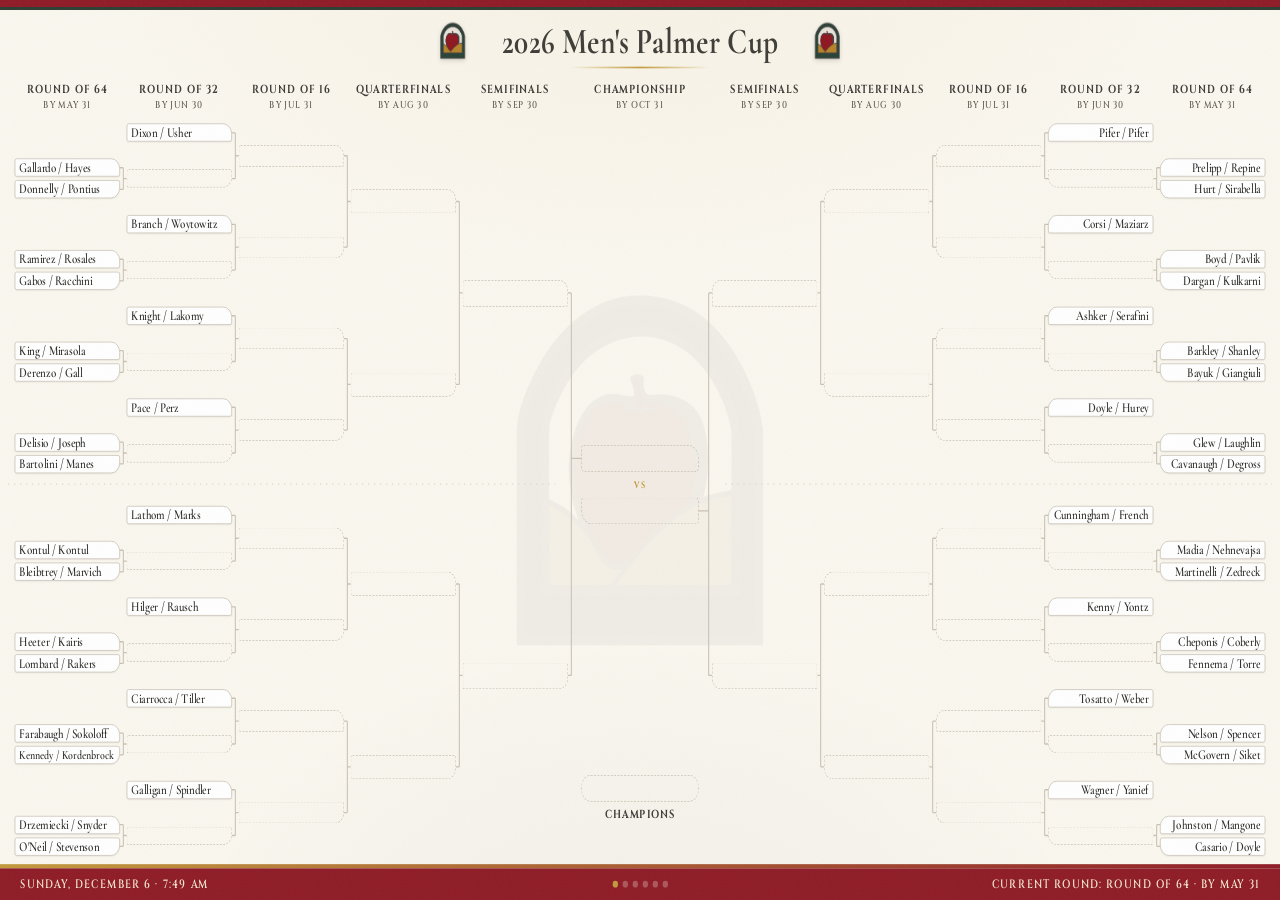
==== commit 89cb4a87: "Ticker moves to the footer; events page gets sections and deadlines Ticker: messages now scroll in t" ====
--- a/index.html
+++ b/index.html
@@ -11,7 +11,6 @@
 <body>
 <div id="fit">
   <div id="viewport">
-    <div id="ticker"><div class="tk-track" id="tktrack"></div></div>
     <div id="tvstage">
       <img class="corner-logo cl-left" src="assets/logo.png" alt="">
       <img class="corner-logo cl-right" src="assets/logo.png" alt="">
--- a/css/styles.css
+++ b/css/styles.css
@@ -74,22 +74,19 @@
 }
 #world.fading { opacity: 0; }
 
-/* ── message ticker across the top (shown only when messages exist) ──── */
-#ticker {
-  position: absolute; top: 0; left: 0; right: 0; height: 54px;
-  display: none;
+/* ── message scroller in the footer (right of the dots, when messages
+ * exist it replaces the current-round info) ─────────────────────────── */
+#fround.scrolling {
+  display: flex;
   align-items: center;
   overflow: hidden;
-  background: linear-gradient(180deg, var(--win-hi), var(--maroon) 55%, var(--maroon-dark));
-  z-index: 7;
-}
-#viewport.has-ticker #ticker { display: flex; }
-/* the accent band separates the ticker from the (scaled-down) board */
-#viewport.has-ticker::before { top: 54px; }
-#viewport.has-ticker #tvstage {
-  transform: translate(51px, 54px) scale(0.9472);
-}
-.tk-track {
+  text-align: left;
+  margin-left: 30px;
+  /* fade the message in/out at the slot edges */
+  -webkit-mask-image: linear-gradient(90deg, transparent, #000 26px, #000 calc(100% - 26px), transparent);
+  mask-image: linear-gradient(90deg, transparent, #000 26px, #000 calc(100% - 26px), transparent);
+}
+.ftk-track {
   display: inline-flex;
   align-items: baseline;
   white-space: nowrap;
@@ -100,17 +97,7 @@
   from { transform: translateX(0); }
   to { transform: translateX(-50%); }
 }
-.tk-msg {
-  font-family: 'Cormorant Garamond', 'Libre Baskerville', Georgia, serif;
-  font-size: 31px; font-weight: 600;
-  color: var(--cream);
-  letter-spacing: .4px;
-}
-.tk-sep {
-  color: var(--gold);
-  font-size: 20px;
-  margin: 0 34px;
-}
+.ftk-sep { color: var(--gold); margin: 0 24px; }
 
 /* between slides, everything on the page fades out and back in */
 #viewport.fading #world,
@@ -687,7 +674,8 @@
 .evflow + .up-sec { margin-top: 22px; }
 .evflow {
   display: grid;
-  grid-template-columns: repeat(5, 1fr);
+  grid-template-columns: repeat(4, 1fr);
+  grid-auto-rows: 148px;      /* every card identical, tier sets the height */
   gap: 14px;
 }
 .evcard {
@@ -698,6 +686,7 @@
   padding: 12px 14px;
   box-shadow: 0 1px 3px rgba(43, 43, 40, .07);
   display: flex; flex-direction: column;
+  overflow: hidden;
 }
 /* category accents: tag text + card edge */
 .evcard.t-men { border-left-color: var(--maroon); }
@@ -730,6 +719,18 @@
   font-family: 'Cormorant Garamond', 'Libre Baskerville', Georgia, serif;
   font-size: 21px; font-weight: 700; color: var(--ink);
   line-height: 1.12;
+  display: -webkit-box;
+  -webkit-line-clamp: 2;
+  -webkit-box-orient: vertical;
+  overflow: hidden;
+}
+.evc-reg {
+  margin-top: 5px;
+  font-family: 'Cinzel', 'Libre Baskerville', serif;
+  font-size: 10px; font-weight: 700; letter-spacing: .7px;
+  text-transform: uppercase; color: var(--maroon);
+  white-space: nowrap; overflow: hidden;
+  min-height: 12px;
 }
 .evc-status {
   display: inline-block;
@@ -755,23 +756,26 @@
   font-family: 'Cormorant Garamond', 'Libre Baskerville', Georgia, serif;
   font-size: 30px; font-style: italic; color: var(--ink-soft);
 }
-/* shared size tiers — every tile's title is the same size within a tier */
+/* shared size tiers — every card is the same fixed size within a tier */
 .evpage.grand .evcard { padding: 16px 18px; }
-.evpage.grand .evflow { gap: 18px; }
+.evpage.grand .evflow { gap: 18px; grid-auto-rows: 172px; }
 .evpage.grand .evc-name { font-size: 25px; margin-top: 9px; }
 .evpage.grand .evc-tag { font-size: 11.5px; }
 .evpage.grand .evc-date { font-size: 12px; }
+.evpage.grand .evc-reg { font-size: 11px; margin-top: 6px; min-height: 13px; }
 .evpage.grand .evc-status { font-size: 10.5px; padding-top: 12px; }
 .evpage.grand .up-sec { font-size: 16px; }
 .evpage.dense .evcard { padding: 9px 11px; }
-.evpage.dense .evflow { gap: 10px; }
+.evpage.dense .evflow { gap: 10px; grid-auto-rows: 124px; }
 .evpage.dense .evc-name { font-size: 18px; margin-top: 5px; }
 .evpage.dense .evc-tag { font-size: 9px; }
 .evpage.dense .evc-date { font-size: 9.5px; }
+.evpage.dense .evc-reg { font-size: 8.5px; margin-top: 4px; min-height: 10px; }
 .evpage.dense .evc-status { font-size: 8px; padding-top: 7px; }
 .evpage.denser .evcard { padding: 7px 9px; }
-.evpage.denser .evflow { gap: 8px; }
+.evpage.denser .evflow { gap: 8px; grid-auto-rows: 108px; }
 .evpage.denser .evc-name { font-size: 15.5px; margin-top: 4px; }
 .evpage.denser .evc-tag { font-size: 8px; }
 .evpage.denser .evc-date { font-size: 8.5px; }
+.evpage.denser .evc-reg { font-size: 7.5px; margin-top: 3px; min-height: 9px; }
 .evpage.denser .evc-status { font-size: 7.5px; padding-top: 6px; }
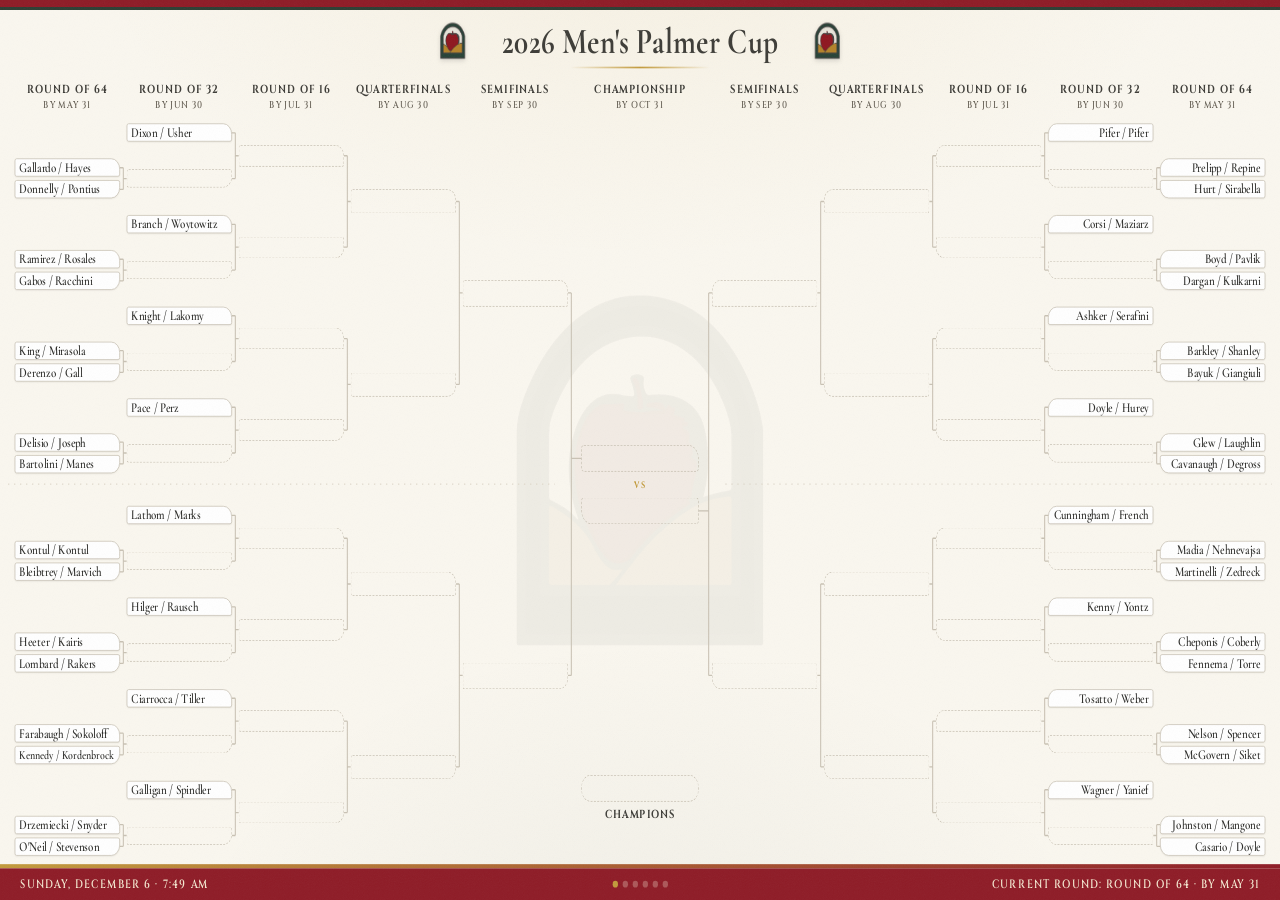
==== commit d015170c: "Ticker back on top (thin footer-style); per-bracket badge colors Ticker: moved from the footer back " ====
--- a/index.html
+++ b/index.html
@@ -11,6 +11,7 @@
 <body>
 <div id="fit">
   <div id="viewport">
+    <div id="ticker"><div class="ftk-track" id="tktrack"></div></div>
     <div id="tvstage">
       <img class="corner-logo cl-left" src="assets/logo.png" alt="">
       <img class="corner-logo cl-right" src="assets/logo.png" alt="">
--- a/css/styles.css
+++ b/css/styles.css
@@ -74,17 +74,23 @@
 }
 #world.fading { opacity: 0; }
 
-/* ── message scroller in the footer (right of the dots, when messages
- * exist it replaces the current-round info) ─────────────────────────── */
-#fround.scrolling {
-  display: flex;
+/* ── message ticker across the top (thin bar, footer-style type) ─────── */
+#ticker {
+  position: absolute; top: 0; left: 0; right: 0; height: 38px;
+  display: none;
   align-items: center;
   overflow: hidden;
-  text-align: left;
-  margin-left: 30px;
-  /* fade the message in/out at the slot edges */
-  -webkit-mask-image: linear-gradient(90deg, transparent, #000 26px, #000 calc(100% - 26px), transparent);
-  mask-image: linear-gradient(90deg, transparent, #000 26px, #000 calc(100% - 26px), transparent);
+  background: var(--maroon);
+  z-index: 7;
+  /* fade the message in/out at the screen edges */
+  -webkit-mask-image: linear-gradient(90deg, transparent, #000 30px, #000 calc(100% - 30px), transparent);
+  mask-image: linear-gradient(90deg, transparent, #000 30px, #000 calc(100% - 30px), transparent);
+}
+#viewport.has-ticker #ticker { display: flex; }
+/* the accent band sits just under the ticker, and the board slides down */
+#viewport.has-ticker::before { top: 38px; }
+#viewport.has-ticker #tvstage {
+  transform: translate(84px, 50px) scale(0.912);
 }
 .ftk-track {
   display: inline-flex;
@@ -97,7 +103,13 @@
   from { transform: translateX(0); }
   to { transform: translateX(-50%); }
 }
-.ftk-sep { color: var(--gold); margin: 0 24px; }
+/* match the footer strip: Cinzel, thin uppercase, cream on maroon */
+.ftk-msg {
+  font-family: 'Cinzel', 'Libre Baskerville', serif;
+  font-size: 14.5px; font-weight: 600; letter-spacing: 1.8px;
+  text-transform: uppercase; color: #f3e6cf;
+}
+.ftk-sep { color: var(--gold); margin: 0 26px; }
 
 /* between slides, everything on the page fades out and back in */
 #viewport.fading #world,
@@ -476,24 +488,29 @@
 .tall .slot.s-right.mt { border-radius: 34px 5px 5px 5px; }
 .tall .slot.s-right.mb { border-radius: 5px 5px 5px 34px; }
 
-/* whole-bracket green accent (alternating cells on composite pages) */
-.brview.acc-green {
-  --maroon: #2c3e33;
-  --maroon-dark: #1f2d25;
-  --win-hi: #40584a;
-}
-/* whole-bracket gold accent */
-.brview.acc-gold {
-  --maroon: #a8842e;
-  --maroon-dark: #8a6a1f;
-  --win-hi: #c29a3b;
-}
-/* whole-bracket dark-pink accent (Winnie Cup) */
-.brview.acc-pink {
-  --maroon: #a13a66;
-  --maroon-dark: #7f2a4f;
-  --win-hi: #b44e79;
-}
+/* per-bracket winner-badge palettes (remap the maroon gradient stops).
+ * Blue tees = navy, lightening by flight; Blue/White = royal blue,
+ * lightening by flight; White tees = charcoal; ladies = purple. */
+.brview.acc-green { --maroon: #2c3e33; --maroon-dark: #1f2d25; --win-hi: #40584a; }
+.brview.acc-gold  { --maroon: #a8842e; --maroon-dark: #8a6a1f; --win-hi: #c29a3b; }
+
+/* Blue Tees — navy, three shades */
+.brview.acc-blue1 { --maroon: #1b3a5f; --maroon-dark: #122844; --win-hi: #274e79; }
+.brview.acc-blue2 { --maroon: #305a86; --maroon-dark: #244664; --win-hi: #3f6f9f; }
+.brview.acc-blue3 { --maroon: #467ba8; --maroon-dark: #365f83; --win-hi: #588fbb; }
+
+/* Blue/White Tees — royal blue, three shades */
+.brview.acc-bw1 { --maroon: #23409c; --maroon-dark: #182f78; --win-hi: #3355b5; }
+.brview.acc-bw2 { --maroon: #3a57bd; --maroon-dark: #2b4497; --win-hi: #4d6cd4; }
+.brview.acc-bw3 { --maroon: #5474d6; --maroon-dark: #3f5bb3; --win-hi: #6a89e6; }
+
+/* White Tees — charcoal, two shades */
+.brview.acc-white1 { --maroon: #3d3c37; --maroon-dark: #2b2a26; --win-hi: #514f48; }
+.brview.acc-white2 { --maroon: #57554e; --maroon-dark: #403e38; --win-hi: #6e6b62; }
+
+/* Ladies — purple; Winnie Cup dark, Individual a touch lighter */
+.brview.acc-purple1 { --maroon: #4a1f57; --maroon-dark: #351540; --win-hi: #5d2c6c; }
+.brview.acc-purple2 { --maroon: #6a3080; --maroon-dark: #502363; --win-hi: #7e3d96; }
 
 
 /* ── mid-tier type scale for medium-height grid cells ────────────────── */
@@ -519,18 +536,10 @@
 /* mini titles: accent-colored to stand apart from the charcoal page title */
 .mini .hdr h1 { color: var(--maroon); }
 
-/* ── Palmer Cup winner quadrants ─────────────────────────────────────── */
+/* ── Palmer Cup winner quadrants: TL & BR red (default), TR & BL green ── */
 .slot.won.wq-green {
   background: linear-gradient(180deg, #40584a, #2c3e33 55%, #202e26);
   border-color: #202e26;
-}
-.slot.won.wq-char {
-  background: linear-gradient(180deg, #4c4b43, #3d3c37 55%, #2c2b27);
-  border-color: #2c2b27;
-}
-.slot.won.wq-gold {
-  background: linear-gradient(180deg, #c9a145, #ab8730 55%, #8c6f23);
-  border-color: #8c6f23;
 }
 
 /* ── stacked band mode: four brackets as one big sheet ───────────────── */
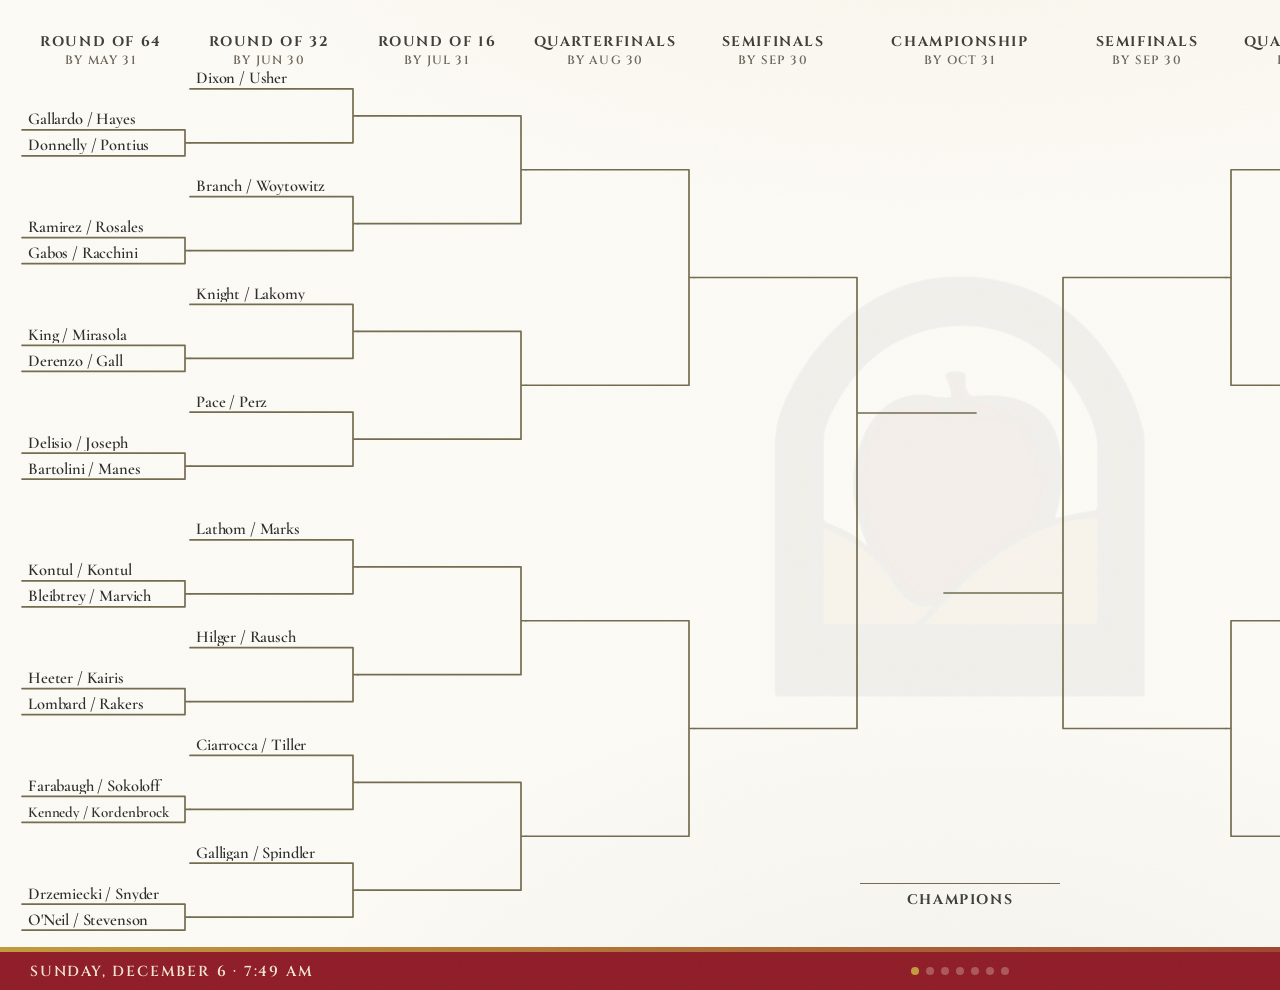
==== commit 2559c354: "Crisper display: scale via a fixed 1920 viewport, not CSS zoom/transform The CSS zoom (and transform" ====
--- a/index.html
+++ b/index.html
@@ -2,7 +2,11 @@
 <html lang="en">
 <head>
 <meta charset="UTF-8">
-<meta name="viewport" content="width=device-width, initial-scale=1.0">
+<!-- Fixed 1920-wide layout viewport: the browser scales this to fill the
+     screen and rasterizes text at the display's native resolution, so it stays
+     crisp on a big/4K TV. A CSS transform/zoom instead upscales a soft bitmap.
+     fit() only intervenes for ?overscan or ?fit=stretch. -->
+<meta name="viewport" content="width=1920">
 <title>2026 Match Play Brackets</title>
 <link rel="icon" href="assets/logo.png">
 <link rel="stylesheet" href="css/fonts.css">
--- a/css/styles.css
+++ b/css/styles.css
@@ -6,7 +6,7 @@
   --win-hi: #9a2530;          /* light stop of the winner-box gradient */
   --green: #2c3e33;
   --gold: #c29a3b;
-  --cream: #faf7ef;
+  --cream: #fdfbf6;
   --paper: #ffffff;
   --ink: #2b2b28;
   --charcoal: #3d3c37;
@@ -33,9 +33,13 @@
   cursor: none;
 }
 
-/* Fit the fixed 1920×1080 stage into whatever screen we're on */
+/* Fit the fixed 1920×1080 stage into whatever screen we're on. The fit is done
+ * with CSS `zoom` (see fit() in app.js) so the page is laid out at the screen's
+ * real pixel size — text stays crisp on high-DPI / 4K displays, where a
+ * transform:scale would just upscale a 1080p raster and look soft. `inset:0 +
+ * margin:auto` centers the (zoomed) stage without needing a flex body. */
 #fit {
-  position: absolute; top: 50%; left: 50%;
+  position: absolute; inset: 0; margin: auto;
   width: 1920px; height: 1080px;
   transform-origin: center center;
 }
@@ -58,7 +62,7 @@
   position: absolute; top: 27px; height: 44px; width: auto;
   z-index: 4;
   filter: drop-shadow(0 2px 3px rgba(0,0,0,.15));
-  transition: opacity 400ms ease;
+  transition: opacity 240ms ease;
 }
 .cl-left { left: 26px; }
 .cl-right { right: 26px; }
@@ -70,7 +74,7 @@
   position: absolute; top: 0; left: 0;
   width: 1920px; height: 1080px;
   transform-origin: 0 0;
-  transition: opacity 400ms ease;
+  transition: opacity 240ms ease;
 }
 #world.fading { opacity: 0; }
 
@@ -82,15 +86,12 @@
   overflow: hidden;
   background: var(--maroon);
   z-index: 7;
-  /* fade the message in/out at the screen edges */
-  -webkit-mask-image: linear-gradient(90deg, transparent, #000 30px, #000 calc(100% - 30px), transparent);
-  mask-image: linear-gradient(90deg, transparent, #000 30px, #000 calc(100% - 30px), transparent);
 }
 #viewport.has-ticker #ticker { display: flex; }
-/* the accent band sits just under the ticker, and the board slides down */
-#viewport.has-ticker::before { top: 38px; }
+/* with the ticker showing, drop the accent hairline so the bar sits clean */
+#viewport.has-ticker::before { display: none; }
 #viewport.has-ticker #tvstage {
-  transform: translate(84px, 50px) scale(0.912);
+  transform: translate(72px, 42px) scale(0.92);
 }
 .ftk-track {
   display: inline-flex;
@@ -171,6 +172,8 @@
   stroke: var(--line);
   stroke-width: 1.6;
   fill: none;
+  stroke-linejoin: round;
+  stroke-linecap: round;
 }
 .wires path.hot { stroke: var(--maroon); stroke-width: 2; opacity: .55; }
 .wires path.qdivider {
@@ -233,9 +236,9 @@
 .b8 .advtag { font-size: 14.5px; }
 /* score placements: between players (mid), below the match (below),
    or on the connector channel beside the matchup (chn) */
-.advtag.mid { transform: translateY(-50%); line-height: 1; white-space: nowrap; }
-.advtag.mid.ma-r { text-align: right; padding-right: 12px; }
-.advtag.mid.ma-l { text-align: left; padding-left: 12px; }
+.advtag.mid { line-height: 1; white-space: nowrap; }
+.advtag.mid.ma-r { text-align: right; padding-right: 7px; }
+.advtag.mid.ma-l { text-align: left; padding-left: 7px; }
 .advtag.below { text-align: center; white-space: nowrap; }
 .advtag.chn {
   transform: translate(-50%, -50%);
@@ -401,7 +404,7 @@
   font-size: 14.5px; font-weight: 600; letter-spacing: 1.8px;
   text-transform: uppercase;
 }
-#ftr > * { transition: opacity 400ms ease; }
+#ftr > * { transition: opacity 240ms ease; }
 #ftr #fdate { flex: 1; text-align: left; font-variant-numeric: tabular-nums; }
 #ftr #fround { flex: 1; text-align: right; }
 #ftr #dots { display: flex; align-items: center; gap: 7px; }
@@ -488,29 +491,12 @@
 .tall .slot.s-right.mt { border-radius: 34px 5px 5px 5px; }
 .tall .slot.s-right.mb { border-radius: 5px 5px 5px 34px; }
 
-/* per-bracket winner-badge palettes (remap the maroon gradient stops).
- * Blue tees = navy, lightening by flight; Blue/White = royal blue,
- * lightening by flight; White tees = charcoal; ladies = purple. */
-.brview.acc-green { --maroon: #2c3e33; --maroon-dark: #1f2d25; --win-hi: #40584a; }
-.brview.acc-gold  { --maroon: #a8842e; --maroon-dark: #8a6a1f; --win-hi: #c29a3b; }
-
-/* Blue Tees — navy, three shades */
-.brview.acc-blue1 { --maroon: #1b3a5f; --maroon-dark: #122844; --win-hi: #274e79; }
-.brview.acc-blue2 { --maroon: #305a86; --maroon-dark: #244664; --win-hi: #3f6f9f; }
-.brview.acc-blue3 { --maroon: #467ba8; --maroon-dark: #365f83; --win-hi: #588fbb; }
-
-/* Blue/White Tees — royal blue, three shades */
-.brview.acc-bw1 { --maroon: #23409c; --maroon-dark: #182f78; --win-hi: #3355b5; }
-.brview.acc-bw2 { --maroon: #3a57bd; --maroon-dark: #2b4497; --win-hi: #4d6cd4; }
-.brview.acc-bw3 { --maroon: #5474d6; --maroon-dark: #3f5bb3; --win-hi: #6a89e6; }
-
-/* White Tees — charcoal, two shades */
-.brview.acc-white1 { --maroon: #3d3c37; --maroon-dark: #2b2a26; --win-hi: #514f48; }
-.brview.acc-white2 { --maroon: #57554e; --maroon-dark: #403e38; --win-hi: #6e6b62; }
-
-/* Ladies — purple; Winnie Cup dark, Individual a touch lighter */
-.brview.acc-purple1 { --maroon: #4a1f57; --maroon-dark: #351540; --win-hi: #5d2c6c; }
-.brview.acc-purple2 { --maroon: #6a3080; --maroon-dark: #502363; --win-hi: #7e3d96; }
+/* whole-bracket accent palettes (remap the maroon gradient stops).
+ * Men's flights alternate default red / green; ladies use charcoal / gold. */
+.brview.acc-green  { --maroon: #2c3e33; --maroon-dark: #1f2d25; --win-hi: #40584a; }
+.brview.acc-gold   { --maroon: #a8842e; --maroon-dark: #8a6a1f; --win-hi: #c29a3b; }
+.brview.acc-char   { --maroon: #3d3c37; --maroon-dark: #2b2a26; --win-hi: #514f48; }
+.brview.acc-purple { --maroon: #4a1f57; --maroon-dark: #351540; --win-hi: #5d2c6c; }
 
 
 /* ── mid-tier type scale for medium-height grid cells ────────────────── */
@@ -542,10 +528,112 @@
   border-color: #202e26;
 }
 
+/* ── "basic" bracket variant: plain white square badges; the winner is
+ * marked only by a highlighted edge on the championship-facing side ──── */
+.brview.basic .slot,
+.brview.basic .center .fslot,
+.brview.basic .champwrap .champbox {
+  background: #fff;
+  border: 1px solid var(--line);
+  border-radius: 0;
+  box-shadow: none;
+  color: var(--ink);
+}
+.brview.basic .slot.won,
+.brview.basic .slot.won.wq-green {       /* ignore the quadrant fills */
+  background: #fff;
+  color: var(--ink);
+  font-weight: 700;
+  border-color: var(--line);
+}
+.brview.basic .slot.lost { background: #fff; color: #a49d8f; font-weight: 600; }
+.brview.basic .slot.empty,
+.brview.basic .slot.await {
+  background: #fff;
+  border: 1px dashed var(--line-soft);
+  box-shadow: none;
+}
+/* winner highlight on the edge facing the championship (inset so the box
+ * keeps its size). Colored by the bracket's accent (var(--maroon)); the
+ * Palmer Cup overrides per quadrant: red TL, charcoal BL, green TR, gold BR.
+ * Left half highlights its right edge, right half its left. */
+.brview.basic .slot.won.s-left            { box-shadow: inset -4px 0 0 var(--maroon); }
+.brview.basic .slot.won.s-right           { box-shadow: inset  4px 0 0 var(--maroon); }
+.brview.basic .slot.won.s-left.wq-char    { box-shadow: inset -4px 0 0 #3d3c37; }  /* BL charcoal */
+.brview.basic .slot.won.s-right.wq-green  { box-shadow: inset  4px 0 0 #2c3e33; }  /* TR green */
+.brview.basic .slot.won.s-right.wq-gold   { box-shadow: inset  4px 0 0 #a8842e; }  /* BR gold */
+/* finalists & champion: winner gets a maroon underline frame */
+.brview.basic .center .fslot.won,
+.brview.basic .champwrap .champbox.won {
+  background: #fff;
+  color: var(--ink);
+  box-shadow: inset 0 -4px 0 var(--maroon);
+}
+/* thin, quiet connectors; decided paths in maroon */
+.brview.basic .wires path { stroke: var(--line); stroke-width: 1.4; }
+.brview.basic .wires path.hot { stroke: var(--maroon); opacity: .5; }
+
+/* ── classic "names on lines" variant: no boxes; each name rests on the
+ * connector line. Names stay black — the winner is bold, and the match
+ * score carries the bracket's red/green accent ─────────────────────────── */
+.brview.lines .slot {
+  background: none; border: none; border-radius: 0; box-shadow: none;
+  align-items: flex-end;                 /* name sits on the line (box bottom) */
+  padding: 0 6px 2px;
+  color: var(--ink);
+}
+.brview.lines .slot .nm { line-height: 1; }
+.brview.lines .slot.won .nm  { color: var(--green); font-weight: 700; }
+.brview.lines .slot.lost .nm { color: #9a927f; }
+.brview.lines .slot.empty,
+.brview.lines .slot.await { background: none; border: none; box-shadow: none; }
+/* every bracket scores in the same red */
+.brview.lines .advtag { color: #8e1b26; font-weight: 700; }
+/* darker connector lines for a crisper classic bracket */
+.brview.lines .wires path { stroke: #726b4e; stroke-width: 1.7; }
+/* the two finalists are lines (like the rest of the bracket), evenly spaced
+ * between the semifinal lines; each name rests on its wire line. Only the
+ * champion is a box. */
+.brview.lines .fline {
+  position: absolute;
+  display: flex; align-items: flex-end; justify-content: center;
+  padding: 0 8px 2px;
+  font-family: 'Cormorant Garamond', 'Libre Baskerville', Georgia, serif;
+  font-size: 22px; font-weight: 700; color: var(--ink);
+  white-space: nowrap; overflow: hidden;
+}
+.brview.lines.band .fline { font-size: 21px; }
+.brview.lines.band-sm .fline { font-size: 18px; }
+.brview.lines .fline .nm { overflow: hidden; text-overflow: ellipsis; }
+.brview.lines .fline.won .nm { color: var(--green); font-weight: 700; }
+.brview.lines .fline.lost .nm { color: #9a927f; }
+/* champion: just a bottom rule under the name (no full box), same weight and
+ * color as the bracket lines; the champion prints in the dark green. */
+.brview.lines .champwrap .champbox {
+  justify-content: center;
+  height: 40px;
+  width: 200px;
+  font-size: 23px;
+  background: none;
+  border: none;
+  border-bottom: 1.7px solid #726b4e;
+  border-radius: 0;
+  box-shadow: none;
+  color: #8e1b26;
+}
+.brview.lines .champwrap .champbox.empty {
+  border: none;
+  border-bottom: 1.7px solid #726b4e;
+  background: none;
+  box-shadow: none;
+}
+.brview.lines .champwrap .champbox.won { border: none; border-bottom: 1.7px solid #726b4e; }
+.brview.lines .champwrap .champbox.won .nm { color: #8e1b26; font-weight: 700; }
+
 /* ── stacked band mode: four brackets as one big sheet ───────────────── */
-.band .slot.r1 { font-size: 16.5px; }
-.band .slot.r2 { font-size: 19px; }
-.band .slot.r3 { font-size: 21px; }
+.band .slot.r1 { font-size: 18px; }
+.band .slot.r2 { font-size: 20.5px; }
+.band .slot.r3 { font-size: 22.5px; }
 .band .colhead { font-size: 12px; letter-spacing: 1.3px; }
 .band .colhead small { font-size: 10.5px; }
 
@@ -554,9 +642,10 @@
 .band .slot.s-right.mt { border-radius: 12px 3px 3px 3px; }
 .band .slot.s-right.mb { border-radius: 3px 3px 3px 12px; }
 .band .band-title {
-  font-family: 'Cormorant Garamond', 'Libre Baskerville', Georgia, serif;
-  font-size: 30px; font-weight: 700;
-  color: var(--maroon);
+  display: inline-block;
+  font-family: 'Cormorant Garamond', 'Libre Baskerville', Georgia, serif;
+  font-size: 32px; font-weight: 700; font-style: italic; line-height: 1.06;
+  color: var(--charcoal);
   margin: 2px 0 8px;
   white-space: nowrap;
 }
@@ -571,7 +660,43 @@
 .band .champwrap .fadv { font-size: 12px; margin-top: 2px; }
 .band .wires path { stroke-width: 1.5; }
 
+/* four brackets per page: Palmer-comparable name size (no boxes = more room) */
+.band-sm .slot.r1 { font-size: 16px; }
+.band-sm .slot.r2 { font-size: 17.5px; }
+.band-sm .slot.r3 { font-size: 19px; }
+.band-sm .band-title { margin: 1px 0 5px; }   /* same size as every other title */
+.band-sm .center .fwrap { margin: 3px 40px; }
+.band-sm .center .fslot { height: 25px; font-size: 18px; }
+.band-sm .center .fadv { font-size: 11px; }
+.band-sm .champwrap .champbox { height: 25px; font-size: 18px; }
+.band-sm .champwrap .champlbl { font-size: 11.5px; margin-top: 2px; }
+.band-sm .champwrap .fadv { font-size: 11px; }
+.band-sm .advtag { font-size: 10px; }
+
+/* clean (basic) style inside band mode: force square white badges over the
+ * band's rounded-corner rules (higher specificity than `.band .slot…`) */
+.brview.basic.band .slot,
+.brview.basic.band .center .fslot,
+.brview.basic.band .champwrap .champbox { border-radius: 0; box-shadow: none; }
+.brview.basic.band .slot.won.s-left  { box-shadow: inset -3px 0 0 var(--maroon); }
+.brview.basic.band .slot.won.s-right { box-shadow: inset  3px 0 0 var(--maroon); }
+.brview.basic.band .slot.won.s-left.wq-char   { box-shadow: inset -3px 0 0 #3d3c37; }
+.brview.basic.band .slot.won.s-right.wq-green { box-shadow: inset  3px 0 0 #2c3e33; }
+.brview.basic.band .slot.won.s-right.wq-gold  { box-shadow: inset  3px 0 0 #a8842e; }
+.brview.basic.band .center .fslot.won,
+.brview.basic.band .champwrap .champbox.won { box-shadow: inset 0 -3px 0 var(--maroon); }
+
 .band-titlewrap { position: absolute; text-align: center; }
+
+/* full-page bracket name, centered above the semifinals like the flight
+ * titles on the stacked pages */
+.center-label {
+  position: absolute; text-align: center;
+  font-family: 'Cormorant Garamond', 'Libre Baskerville', Georgia, serif;
+  font-size: 32px; font-weight: 700; font-style: italic; line-height: 1.08;
+  color: var(--charcoal);
+  white-space: nowrap;
+}
 
 /* right half: names right-aligned in their badges */
 .slot.s-right .nm { text-align: right; }
@@ -585,6 +710,9 @@
   margin: 8px auto 0;
   background: linear-gradient(90deg, transparent, var(--gold), transparent);
 }
+/* Palmer page header matches the other pages' titles (gold hairline), with
+ * the bracket name as a compact subtitle beneath it */
+.hdr .sub.flight { margin-top: 6px; }
 
 /* faint club crest watermark behind the championship area */
 .crest-wm {
@@ -672,119 +800,143 @@
 .uplist.densest .up-due { font-size: 7px; }
 
 /* ── upcoming-events (Golf Genius portal) page ───────────────────────── */
-/* date-ordered tile grid: Club Events (Men's/Women's/Mixed, tagged),
- * then a Golf Instruction band (Junior/Adult) underneath */
+/* upcoming events: outline "square" cards on the background (same vibe as the
+ * bracket boxes), grouped into category sections for the next two months. */
 .evpage {
+  --ev-name: 28px;
+  --ev-meta: 15px;
+  --ev-pad: 16px 20px;
+  --ev-cardgap: 8px;     /* inside a card */
+  --ev-gridgap: 14px;    /* between cards */
+  --ev-secgap: 22px;     /* above a section header */
   position: absolute;
-  left: 40px; right: 40px; top: 116px; bottom: 46px;
+  left: 56px; right: 56px; top: 98px; bottom: 40px;   /* titles align with bracket round labels */
   overflow: hidden;
-}
-.evpage .up-sec { margin: 0 0 14px; }
-.evflow + .up-sec { margin-top: 22px; }
-.evflow {
+  display: flex; flex-direction: column;
+  gap: calc(var(--ev-secgap) * 1.4);   /* space above the weekly section */
+}
+.ev-sec { display: flex; flex-direction: column; flex: 0 0 auto; }
+.evpage.ev-roomy  { --ev-name: 28px; --ev-meta: 16px; --ev-pad: 20px 24px;
+                    --ev-cardgap: 10px; --ev-gridgap: 18px; --ev-secgap: 30px; }
+.evpage.ev-dense  { --ev-name: 24px; --ev-meta: 14px; --ev-pad: 12px 16px;
+                    --ev-cardgap: 6px; --ev-gridgap: 11px; --ev-secgap: 16px; }
+.evpage.ev-denser { --ev-name: 20px; --ev-meta: 12px; --ev-pad: 9px 13px;
+                    --ev-cardgap: 4px; --ev-gridgap: 9px; --ev-secgap: 11px; }
+
+/* section titles: plain centered labels, sized like the bracket round labels
+ * (no rules between or around them), with a generous cushion below */
+.ev-cat {
+  text-align: center;
+  font-family: 'Cinzel', 'Libre Baskerville', serif;
+  text-transform: uppercase; font-weight: 700;
+  font-size: 14px; letter-spacing: 1.6px;
+  color: var(--charcoal);
+  margin: 0 0 calc(var(--ev-secgap) * 0.9);
+}
+
+/* the two one-off lists sit side by side, filling the space above the weekly
+ * section so the page reads as full as a bracket */
+.ev-toprow {
+  flex: 1 1 auto; min-height: 0;
+  display: flex; flex-direction: column;
+}
+.ev-heads {
+  display: grid; grid-template-columns: 1fr 1fr;
+  margin-bottom: calc(var(--ev-secgap) * 0.9);
+}
+.ev-heads .ev-cat { margin: 0; }
+.ev-cols {
+  flex: 1 1 auto; min-height: 0;
+  display: grid;
+  grid-template-columns: 1fr 1fr;
+  column-gap: 76px;                    /* more space between the two columns */
+  align-items: stretch;
+}
+.ev-cols .ev-list { min-width: 0; height: 100%; }
+
+/* top sections: plain vertical lists — date · name · registration; rows share
+ * the column height evenly, split by light hairlines; dates print club red */
+.ev-list { display: flex; flex-direction: column; }
+.ev-row {
+  flex: 1 1 0;
+  display: grid;
+  grid-template-columns: 122px minmax(0, 1fr) auto;
+  column-gap: 14px;
+  align-items: baseline; align-content: center;
+  padding: 2px 2px;
+  border-bottom: 1px solid var(--line);
+}
+.ev-row:last-child { border-bottom: none; }
+.ev-rowdate {
+  font-family: 'Cinzel', 'Libre Baskerville', serif;
+  text-transform: uppercase; font-weight: 700;
+  font-size: var(--ev-meta); letter-spacing: .6px;
+  color: #8e1b26; white-space: nowrap;
+}
+.ev-rowname {
+  font-family: 'Cormorant Garamond', 'Libre Baskerville', Georgia, serif;
+  font-weight: 700; font-size: var(--ev-name); line-height: 1.05;
+  color: var(--ink);
+  white-space: nowrap; overflow: hidden; text-overflow: ellipsis;
+}
+.ev-rowreg {
+  text-align: right;
+  font-family: 'Cinzel', 'Libre Baskerville', serif;
+  text-transform: uppercase; font-weight: 700;
+  font-size: calc(var(--ev-meta) - 2px); letter-spacing: .2px;
+  white-space: nowrap;
+}
+.ev-rowreg.open { color: var(--green); }
+.ev-rowreg.soon { color: #8a6a1f; }
+.ev-rowreg.closed { color: var(--ink-soft); opacity: .75; }
+
+/* all dates print in the club red */
+
+/* weekly leagues: plain columns (no box, no background, no accent), with a
+ * little more separation between them */
+.ev-grid {
   display: grid;
   grid-template-columns: repeat(4, 1fr);
-  grid-auto-rows: 148px;      /* every card identical, tier sets the height */
-  gap: 14px;
-}
-.evcard {
-  background: var(--paper);
-  border: 1px solid var(--line-soft);
-  border-left: 3px solid var(--maroon);
-  border-radius: 6px;
-  padding: 12px 14px;
-  box-shadow: 0 1px 3px rgba(43, 43, 40, .07);
+  gap: calc(var(--ev-gridgap) + 26px);
+}
+.ev-card {
+  padding: 0 2px;
+  display: flex; flex-direction: column; gap: var(--ev-cardgap);
+  min-width: 0; overflow: hidden;
+}
+.ev-name {
+  font-family: 'Cormorant Garamond', 'Libre Baskerville', Georgia, serif;
+  font-weight: 700; font-size: var(--ev-name); line-height: 1.08;
+  color: var(--charcoal);
+  white-space: nowrap; overflow: hidden; text-overflow: ellipsis;
+}
+.ev-rounds {
   display: flex; flex-direction: column;
-  overflow: hidden;
-}
-/* category accents: tag text + card edge */
-.evcard.t-men { border-left-color: var(--maroon); }
-.evcard.t-men .evc-tag { color: var(--maroon); }
-.evcard.t-wom { border-left-color: #532461; }
-.evcard.t-wom .evc-tag { color: #532461; }
-.evcard.t-mix { border-left-color: var(--green); }
-.evcard.t-mix .evc-tag { color: var(--green); }
-.evcard.t-jr { border-left-color: #8a6a1f; }
-.evcard.t-jr .evc-tag { color: #8a6a1f; }
-.evcard.t-ad { border-left-color: var(--charcoal); }
-.evcard.t-ad .evc-tag { color: var(--charcoal); }
-.evc-top {
-  display: flex; align-items: baseline; justify-content: space-between; gap: 8px;
-}
-.evc-tag {
-  font-family: 'Cinzel', 'Libre Baskerville', serif;
-  font-size: 10px; font-weight: 700; letter-spacing: 1.2px;
-  text-transform: uppercase;
-  white-space: nowrap;
-}
-.evc-date {
-  font-family: 'Cinzel', 'Libre Baskerville', serif;
-  font-size: 10.5px; font-weight: 700; letter-spacing: .6px;
-  text-transform: uppercase; color: var(--ink-soft);
-  white-space: nowrap;
-}
-.evc-name {
-  margin-top: 7px;
-  font-family: 'Cormorant Garamond', 'Libre Baskerville', Georgia, serif;
-  font-size: 21px; font-weight: 700; color: var(--ink);
-  line-height: 1.12;
-  display: -webkit-box;
-  -webkit-line-clamp: 2;
-  -webkit-box-orient: vertical;
-  overflow: hidden;
-}
-.evc-reg {
-  margin-top: 5px;
-  font-family: 'Cinzel', 'Libre Baskerville', serif;
-  font-size: 10px; font-weight: 700; letter-spacing: .7px;
-  text-transform: uppercase; color: var(--maroon);
-  white-space: nowrap; overflow: hidden;
-  min-height: 12px;
-}
-.evc-status {
-  display: inline-block;
-  align-self: flex-start;
-  margin-top: auto; padding-top: 9px;
-  font-family: 'Cinzel', 'Libre Baskerville', serif;
-  font-size: 9px; font-weight: 700; letter-spacing: .8px;
-  text-transform: uppercase;
-}
-.evc-status.open { color: var(--green); }
-.evc-status.open::before { content: '● '; font-size: 8px; }
-.evc-status.closed { color: var(--ink-soft); opacity: .75; }
-.evc-status.soon { color: #8a6a1f; }
-.ev-none {
-  grid-column: 1 / -1;
-  padding: 6px 0 2px;
-  font-family: 'Cormorant Garamond', 'Libre Baskerville', Georgia, serif;
-  font-size: 17px; font-style: italic; color: var(--ink-soft);
+  margin: 2px 0;
+}
+.ev-round {
+  display: grid;
+  grid-template-columns: 112px minmax(0, 1fr);
+  column-gap: 14px;
+  align-items: baseline;
+  padding: 3px 0;
+  border-top: 1px solid rgba(43, 43, 40, 0.1);
+}
+.ev-rdate {
+  font-family: 'Cinzel', 'Libre Baskerville', serif;
+  text-transform: uppercase; font-weight: 700;
+  font-size: var(--ev-meta); letter-spacing: .6px;
+  color: #8e1b26; white-space: nowrap;
+}
+.ev-rname {
+  min-width: 0;
+  font-family: 'Cormorant Garamond', 'Libre Baskerville', Georgia, serif;
+  font-weight: 600; font-size: calc(var(--ev-meta) + 4px); color: var(--ink);
+  white-space: nowrap; overflow: hidden; text-overflow: ellipsis;
 }
 .ev-empty {
-  margin-top: 360px;
+  margin: auto;
   text-align: center;
   font-family: 'Cormorant Garamond', 'Libre Baskerville', Georgia, serif;
   font-size: 30px; font-style: italic; color: var(--ink-soft);
 }
-/* shared size tiers — every card is the same fixed size within a tier */
-.evpage.grand .evcard { padding: 16px 18px; }
-.evpage.grand .evflow { gap: 18px; grid-auto-rows: 172px; }
-.evpage.grand .evc-name { font-size: 25px; margin-top: 9px; }
-.evpage.grand .evc-tag { font-size: 11.5px; }
-.evpage.grand .evc-date { font-size: 12px; }
-.evpage.grand .evc-reg { font-size: 11px; margin-top: 6px; min-height: 13px; }
-.evpage.grand .evc-status { font-size: 10.5px; padding-top: 12px; }
-.evpage.grand .up-sec { font-size: 16px; }
-.evpage.dense .evcard { padding: 9px 11px; }
-.evpage.dense .evflow { gap: 10px; grid-auto-rows: 124px; }
-.evpage.dense .evc-name { font-size: 18px; margin-top: 5px; }
-.evpage.dense .evc-tag { font-size: 9px; }
-.evpage.dense .evc-date { font-size: 9.5px; }
-.evpage.dense .evc-reg { font-size: 8.5px; margin-top: 4px; min-height: 10px; }
-.evpage.dense .evc-status { font-size: 8px; padding-top: 7px; }
-.evpage.denser .evcard { padding: 7px 9px; }
-.evpage.denser .evflow { gap: 8px; grid-auto-rows: 108px; }
-.evpage.denser .evc-name { font-size: 15.5px; margin-top: 4px; }
-.evpage.denser .evc-tag { font-size: 8px; }
-.evpage.denser .evc-date { font-size: 8.5px; }
-.evpage.denser .evc-reg { font-size: 7.5px; margin-top: 3px; min-height: 9px; }
-.evpage.denser .evc-status { font-size: 7.5px; padding-top: 6px; }
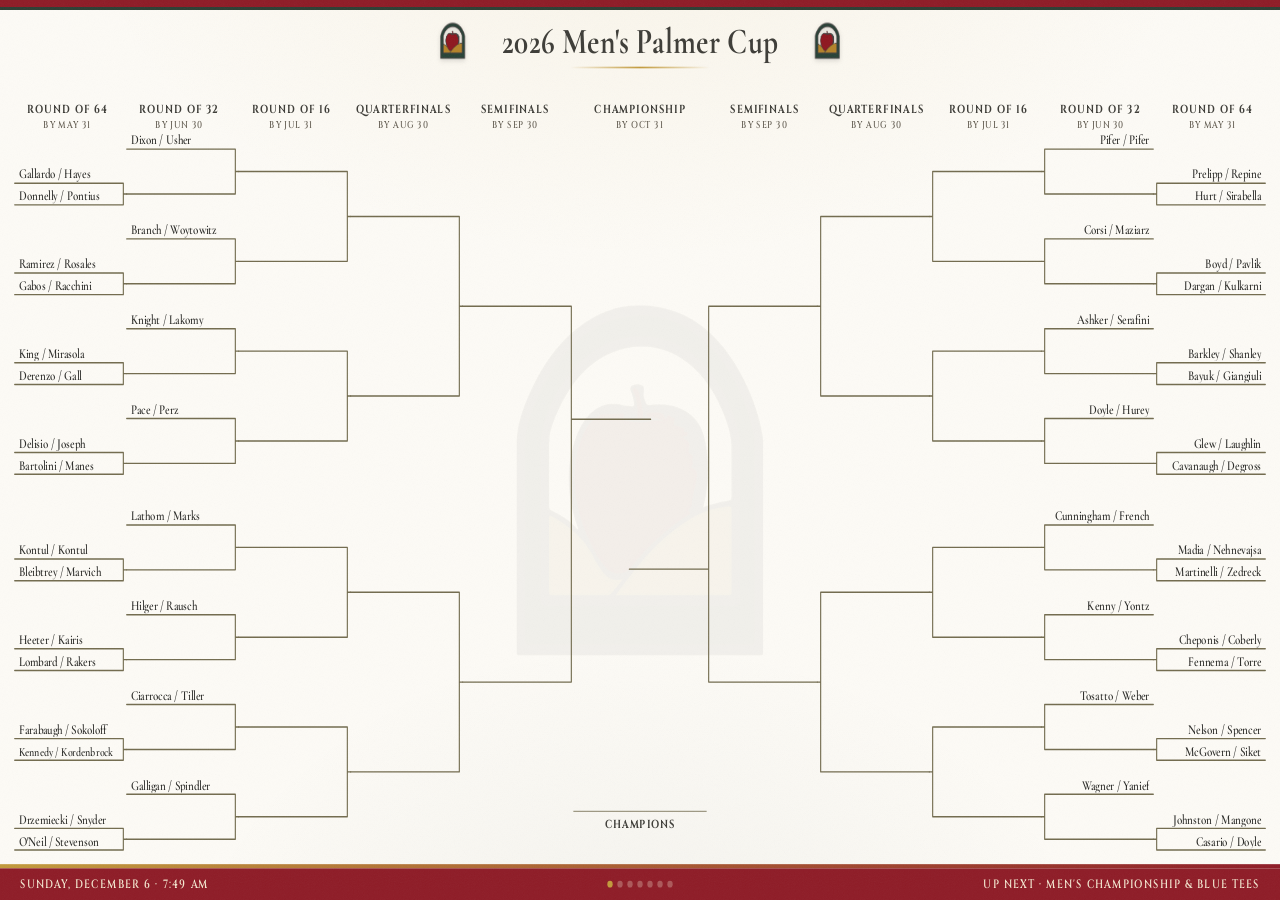
==== commit 67ef7423: "Restore reliable transform fit (full page); add ?crisp opt-in The fixed width=1920 viewport left som" ====
--- a/index.html
+++ b/index.html
@@ -2,11 +2,7 @@
 <html lang="en">
 <head>
 <meta charset="UTF-8">
-<!-- Fixed 1920-wide layout viewport: the browser scales this to fill the
-     screen and rasterizes text at the display's native resolution, so it stays
-     crisp on a big/4K TV. A CSS transform/zoom instead upscales a soft bitmap.
-     fit() only intervenes for ?overscan or ?fit=stretch. -->
-<meta name="viewport" content="width=1920">
+<meta name="viewport" content="width=device-width, initial-scale=1.0">
 <title>2026 Match Play Brackets</title>
 <link rel="icon" href="assets/logo.png">
 <link rel="stylesheet" href="css/fonts.css">
